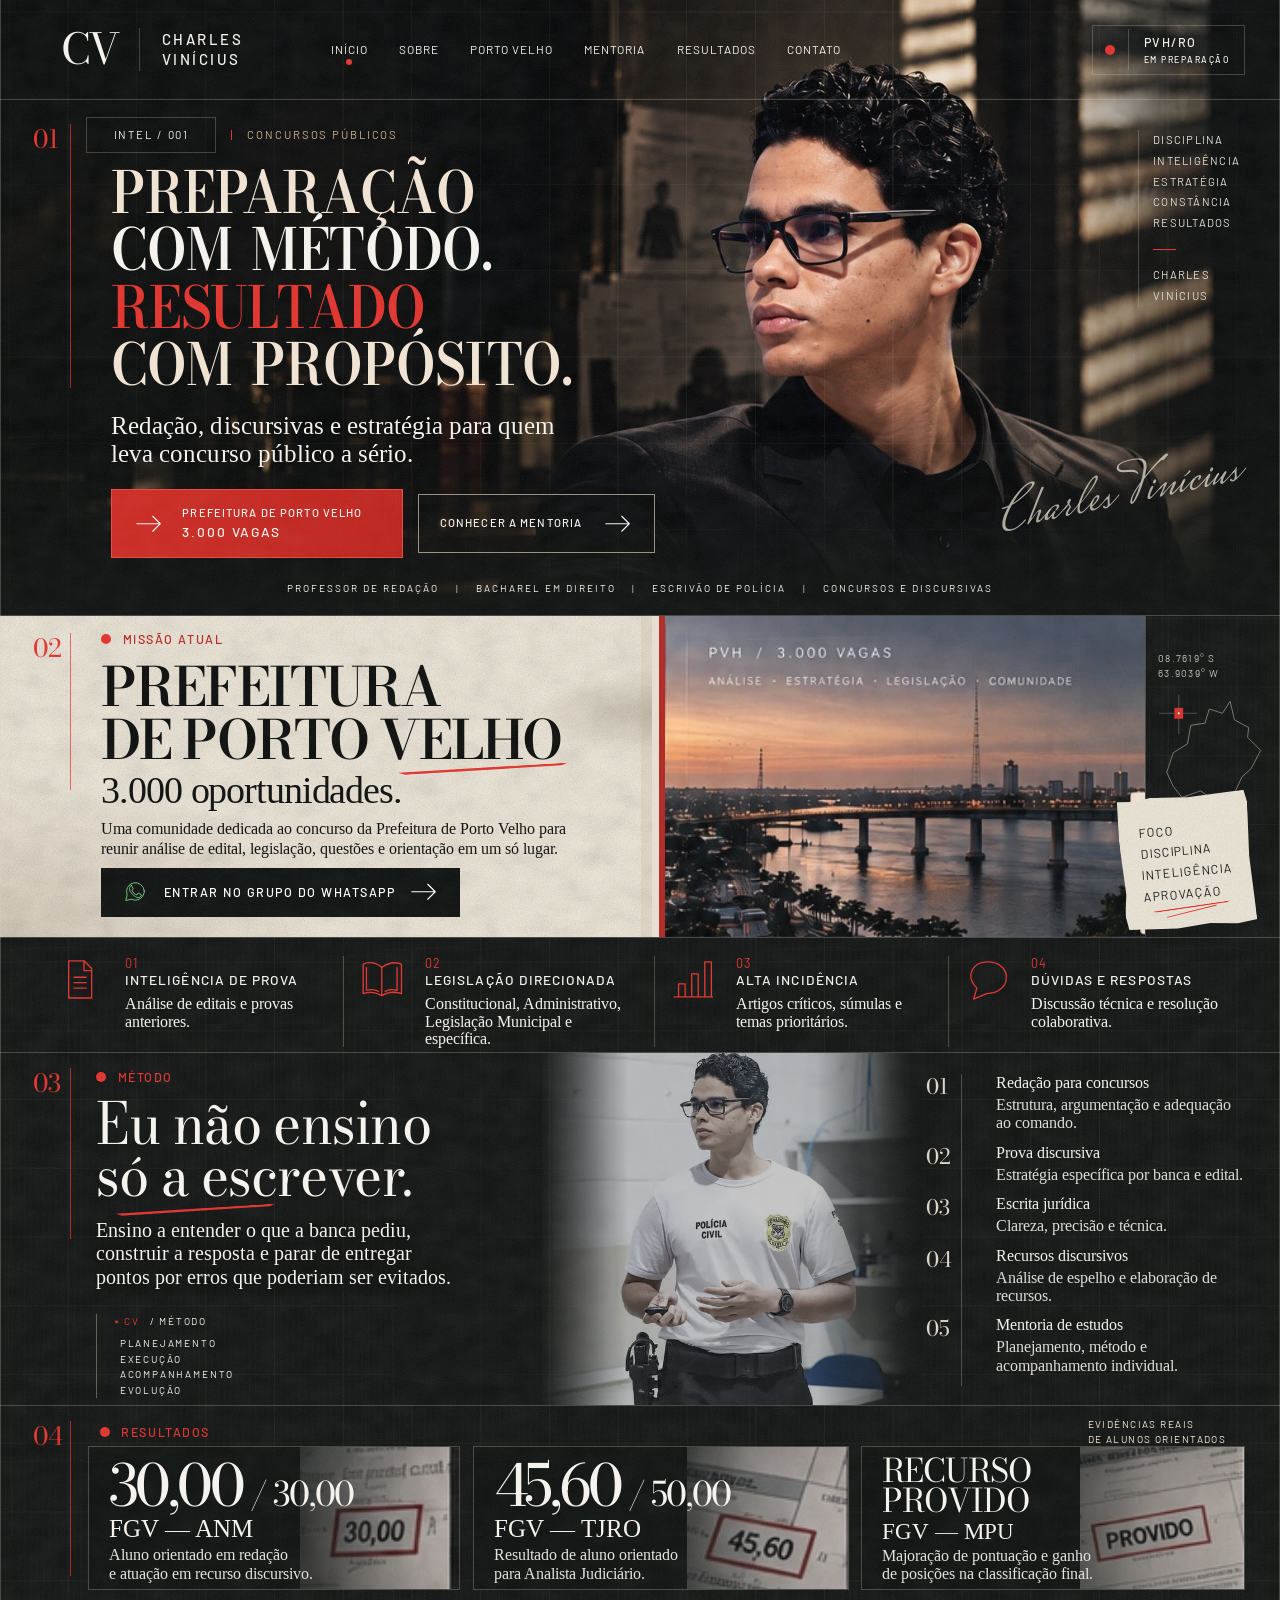
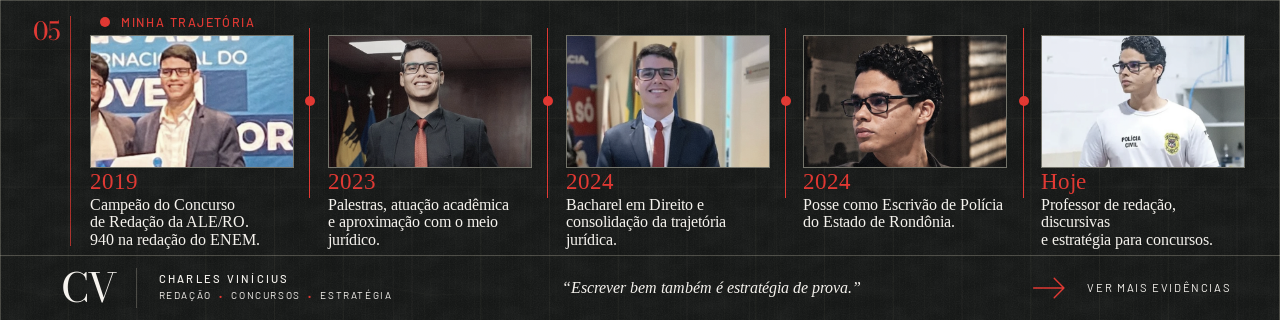
==== index.html @ 118b1405 "Layout ocupa a largura total em telas grandes Remove o limite de 1600px que deixava faixas vazias na" ====
<!DOCTYPE html>
<html lang="pt-BR">
  <head>
    <meta charset="utf-8">
    <title>Charles Vinícius | Redação, concursos e estratégia</title>
    <meta name="description" content="Preparação com método. Resultado com propósito. Redação, provas discursivas e mentoria para concursos com Charles Vinícius, em Porto Velho.">
    <meta name="viewport" content="width=device-width,initial-scale=1">
    <meta name="theme-color" content="#101211">
    <meta name="referrer" content="strict-origin-when-cross-origin">
    <meta name="application-name" content="Charles Vinícius">
    <meta name="mobile-web-app-capable" content="yes">
    <meta name="apple-mobile-web-app-capable" content="yes">
    <meta property="og:type" content="website">
    <meta property="og:locale" content="pt_BR">
    <meta property="og:title" content="Charles Vinícius | Redação, concursos e estratégia">
    <meta property="og:description" content="Preparação com método. Resultado com propósito. Redação, discursivas e mentoria para concursos.">
    <meta property="og:image" content="images/charles-noir.webp">
    <link rel="manifest" href="manifest.webmanifest">
    <link rel="icon" href="favicon.ico?v=2" sizes="48x48">
    <link rel="icon" href="icon.svg?v=2" type="image/svg+xml">
    <link rel="icon" href="icon-192.png?v=2" type="image/png" sizes="192x192">
    <link rel="apple-touch-icon" href="apple-touch-icon.png?v=2">
    <link rel="preload" href="assets/fonts/barlow-400.ttf" as="font" type="font/ttf" crossorigin>
    <link rel="preload" href="assets/fonts/bodoni-moda-600.ttf" as="font" type="font/ttf" crossorigin>
    <link rel="preload" href="images/charles-noir.webp" as="image" fetchpriority="high">
    <link rel="stylesheet" href="assets/style.css?v=2">
    <script src="assets/main.js?v=1" defer></script>
  </head>
  <body>
    <div class="landing">
  <a class="skip-link" href="#conteudo">Pular para o conteúdo</a>
  <main id="conteudo" tabindex="-1">
  <section class="hero ruled" id="inicio" aria-labelledby="hero-title">
    <img class="hero__portrait" src="images/charles-noir.webp" alt="Charles Vinícius, de óculos e terno preto, em seu escritório" width="1672" height="941" fetchpriority="high">
    <div class="hero__shade" aria-hidden="true"></div>
    <header class="header">
      <a class="brand" href="#inicio" aria-label="Charles Vinícius — início"><span class="brand__monogram">CV</span><span class="brand__name">Charles<br>Vinícius</span></a>
      <button class="menu-toggle" type="button" aria-label="Abrir menu" aria-controls="navigation" aria-expanded="false"><span></span><span></span></button>
      <nav class="navigation" id="navigation" aria-label="Navegação principal">
        <a class="is-active" href="#inicio" aria-current="location">Início</a>
        <a href="#trajetoria">Sobre</a>
        <a href="https://wa.me/5569992684177?text=Ol%C3%A1%2C+Vini%21+Vim+pelo+seu+site+e+gostaria+de+entrar+no+grupo+do+concurso+da+Prefeitura+de+Porto+Velho.+Pode+me+enviar+o+convite%3F" target="_blank" rel="noopener noreferrer" data-contact="group">Porto Velho</a>
        <a href="https://wa.me/5569992684177?text=Ol%C3%A1%2C+Vini%21+Vim+pelo+seu+site+e+gostaria+de+saber+mais+sobre+a+mentoria+de+reda%C3%A7%C3%A3o+e+discursivas+para+concursos." target="_blank" rel="noopener noreferrer" data-contact="mentorship">Mentoria</a>
        <a href="#resultados">Resultados</a>
        <a href="https://wa.me/5569992684177?text=Ol%C3%A1%2C+Vini%21+Vim+pelo+seu+site+e+gostaria+de+conversar+sobre+a+prepara%C3%A7%C3%A3o+para+concursos." target="_blank" rel="noopener noreferrer" data-contact="contact">Contato</a>
      </nav>
      <a class="location-tag" href="https://wa.me/5569992684177?text=Ol%C3%A1%2C+Vini%21+Vim+pelo+seu+site+e+gostaria+de+entrar+no+grupo+do+concurso+da+Prefeitura+de+Porto+Velho.+Pode+me+enviar+o+convite%3F" target="_blank" rel="noopener noreferrer" data-contact="group" aria-label="Conversar com Vini sobre o concurso de Porto Velho"><i class="status-dot"></i><span>PVH/RO<small>Em preparação</small></span></a>
    </header>
    <div class="hero__content">
      <span class="section-number" aria-hidden="true">01</span>
      <div class="hero__copy">
        <div class="hero__eyebrow"><span class="intel">Intel / 001</span><span class="eyebrow-divider"></span><span>Concursos públicos</span></div>
        <h1 id="hero-title"><span class="hero__line">Preparação</span><span class="hero__line white">com método.</span><em class="hero__line">Resultado</em><span class="hero__line">com propósito.</span></h1>
        <p class="hero__description">Redação, discursivas e estratégia para quem<br class="desktop-break"> leva concurso público a sério.</p>
        <div class="hero__actions">
          <a class="button button--red" href="https://wa.me/5569992684177?text=Ol%C3%A1%2C+Vini%21+Vim+pelo+seu+site+e+gostaria+de+entrar+no+grupo+do+concurso+da+Prefeitura+de+Porto+Velho.+Pode+me+enviar+o+convite%3F" target="_blank" rel="noopener noreferrer" data-contact="group"><svg viewBox="0 0 32 24" fill="none" stroke="currentColor" stroke-width="1.2" stroke-linecap="round" stroke-linejoin="round" aria-hidden="true"><path d="M3 12h25m-8-8 8 8-8 8"/></svg><span>Prefeitura de Porto Velho<strong>3.000 vagas</strong></span></a>
          <a class="button button--outline" href="https://wa.me/5569992684177?text=Ol%C3%A1%2C+Vini%21+Vim+pelo+seu+site+e+gostaria+de+saber+mais+sobre+a+mentoria+de+reda%C3%A7%C3%A3o+e+discursivas+para+concursos." target="_blank" rel="noopener noreferrer" data-contact="mentorship"><span>Conhecer a mentoria</span><svg viewBox="0 0 32 24" fill="none" stroke="currentColor" stroke-width="1.2" stroke-linecap="round" stroke-linejoin="round" aria-hidden="true"><path d="M3 12h25m-8-8 8 8-8 8"/></svg></a>
        </div>
      </div>
    </div>
    <aside class="hero__values" aria-label="Valores"><span>Disciplina<br>Inteligência<br>Estratégia<br>Constância<br>Resultados</span><i></i><span>Charles<br>Vinícius</span></aside>
    <span class="signature" aria-hidden="true">Charles Vinícius</span>
    <p class="credentials"><span>Professor de redação</span><b>|</b><span>Bacharel em Direito</span><b>|</b><span>Escrivão de Polícia</span><b>|</b><span>Concursos e discursivas</span></p>
  </section>
  <section class="mission ruled" id="porto-velho" aria-labelledby="mission-title">
    <div class="mission__paper">
      <span class="section-number" aria-hidden="true">02</span>
      <div class="mission__copy">
        <p class="section-label"><i class="status-dot"></i>Missão atual</p>
        <h2 id="mission-title">Prefeitura<br>de <span class="underline">Porto Velho</span></h2>
        <p class="mission__opportunities">3.000 oportunidades.</p>
        <p class="mission__description">Uma comunidade dedicada ao concurso da Prefeitura de Porto Velho para reunir análise de edital, legislação, questões e orientação em um só lugar.</p>
        <a class="button button--whatsapp" href="https://wa.me/5569992684177?text=Ol%C3%A1%2C+Vini%21+Vim+pelo+seu+site+e+gostaria+de+entrar+no+grupo+do+concurso+da+Prefeitura+de+Porto+Velho.+Pode+me+enviar+o+convite%3F" target="_blank" rel="noopener noreferrer" data-contact="group"><svg viewBox="0 0 40 40" fill="none" stroke="currentColor" stroke-width="1.2" stroke-linecap="round" stroke-linejoin="round" aria-hidden="true"><path d="M31 18A13 13 0 0 1 12 30l-8 2 2-8A13 13 0 1 1 31 18Z"/><path d="m12 10 3 5-2 2c2 4 4 6 7 7l2-3 5 3c-2 6-8 4-12 0-5-4-8-10-3-14Z"/></svg><span>Entrar no grupo do WhatsApp</span><svg viewBox="0 0 32 24" fill="none" stroke="currentColor" stroke-width="1.2" stroke-linecap="round" stroke-linejoin="round" aria-hidden="true"><path d="M3 12h25m-8-8 8 8-8 8"/></svg></a>
      </div>
    </div>
    <div class="mission__visual">
      <img class="mission__city" src="images/porto-velho.webp" alt="Pôr do sol sobre o rio Madeira e a ponte em Porto Velho" width="382" height="253" loading="lazy">
      <aside class="mission__coordinates" aria-label="Porto Velho, Rondônia"><span>08.7619° S<br>63.9039° W</span><svg viewBox="0 0 100 120" fill="none" aria-hidden="true"><path d="m8 79 6-18 13-8 3-17 13-2 4-13 12 4 7-11 4 17 13 7-1 9 12 12-9 17-8 7-9 19-15 4-14-10-17 6-8-10Z" stroke="currentColor" stroke-width=".7"/><path d="m19 8v36M1 25h35" stroke="currentColor" stroke-width=".4"/><rect x="15" y="20" width="8" height="10" fill="#d32e28" stroke="none"/><circle cx="19" cy="25" r="1" fill="#eee6d6"/></svg></aside>
      <div class="mission__note">Foco<br>Disciplina<br>Inteligência<br><span class="underline">Aprovação</span></div>
    </div>
  </section>
  <section class="pillars ruled" aria-label="O que você encontra na comunidade">
      <article class="pillar"><svg viewBox="0 0 40 40" fill="none" stroke="currentColor" stroke-width="1.2" stroke-linecap="round" stroke-linejoin="round" aria-hidden="true"><path d="M7 2h14l7 7v27H7zM21 2v9h7M12 17h11M12 22h11M12 27h11"/></svg><div><span class="pillar__number">01</span><h3>Inteligência de prova</h3><p>Análise de editais e provas anteriores.</p></div></article>
      <article class="pillar"><svg viewBox="0 0 40 40" fill="none" stroke="currentColor" stroke-width="1.2" stroke-linecap="round" stroke-linejoin="round" aria-hidden="true"><path d="M19 8C13 3 7 3 2 5v27c6-2 11-2 17 2 6-4 12-4 18-2V5c-5-2-11-2-18 3Zm0 0v26M5 8v21c4-1 8-1 11 1M33 8v21c-4-1-8-1-11 1"/></svg><div><span class="pillar__number">02</span><h3>Legislação direcionada</h3><p>Constitucional, Administrativo, Legislação Municipal e específica.</p></div></article>
      <article class="pillar"><svg viewBox="0 0 40 40" fill="none" stroke="currentColor" stroke-width="1.2" stroke-linecap="round" stroke-linejoin="round" aria-hidden="true"><path d="M2 35h35M6 35V23h6v12m6 0V14h6v21m6 0V3h6v32"/></svg><div><span class="pillar__number">03</span><h3>Alta incidência</h3><p>Artigos críticos, súmulas e temas prioritários.</p></div></article>
      <article class="pillar"><svg viewBox="0 0 40 40" fill="none" stroke="currentColor" stroke-width="1.2" stroke-linecap="round" stroke-linejoin="round" aria-hidden="true"><path d="M36 17c0 9-8 15-18 15l-12 5 3-10C-3 14 7 3 19 3c10 0 17 6 17 14Z"/></svg><div><span class="pillar__number">04</span><h3>Dúvidas e respostas</h3><p>Discussão técnica e resolução colaborativa.</p></div></article>
  </section>
  <section class="method ruled" id="metodo" aria-labelledby="method-title">
    <div class="method__photo"><img src="images/professor-em-aula.jpg" alt="Charles Vinícius ensinando em sala de aula" width="621" height="828" loading="lazy"></div>
    <span class="section-number" aria-hidden="true">03</span>
    <div class="method__copy">
      <p class="section-label"><i class="status-dot"></i>Método</p>
      <h2 id="method-title">Eu não ensino<br>só a <span class="underline">escrever.</span></h2>
      <p class="method__description">Ensino a entender o que a banca pediu,<br class="desktop-break"> construir a resposta e parar de entregar<br class="desktop-break"> pontos por erros que poderiam ser evitados.</p>
      <div class="method__index"><p><span>▪ CV</span> / Método</p><p>Planejamento<br>Execução<br>Acompanhamento<br>Evolução</p></div>
    </div>
    <ol class="services">
      <li><div><h3>Redação para concursos</h3><p>Estrutura, argumentação e adequação ao comando.</p></div></li>
      <li><div><h3>Prova discursiva</h3><p>Estratégia específica por banca e edital.</p></div></li>
      <li><div><h3>Escrita jurídica</h3><p>Clareza, precisão e técnica.</p></div></li>
      <li><div><h3>Recursos discursivos</h3><p>Análise de espelho e elaboração de recursos.</p></div></li>
      <li><div><h3>Mentoria de estudos</h3><p>Planejamento, método e acompanhamento individual.</p></div></li>
    </ol>
  </section>
  <section class="results ruled" id="resultados" aria-labelledby="results-title">
    <span class="section-number" aria-hidden="true">04</span>
    <div class="results__header"><h2 class="section-label" id="results-title"><i class="status-dot"></i>Resultados</h2><button class="gallery-trigger" type="button" aria-label="Abrir galeria de fotos e evidências">Evidências reais<br>de alunos orientados</button></div>
    <div class="results__grid">
      <article class="result-card"><img src="images/resultado-anm.webp" alt="" width="82" height="108" loading="lazy"><div><p class="result-card__score">30,00<span> / 30,00</span></p><h3>FGV — ANM</h3><p class="result-card__description">Aluno orientado em redação<br>e atuação em recurso discursivo.</p></div></article>
      <article class="result-card"><img src="images/resultado-tjro.webp" alt="" width="82" height="108" loading="lazy"><div><p class="result-card__score">45,60<span> / 50,00</span></p><h3>FGV — TJRO</h3><p class="result-card__description">Resultado de aluno orientado<br>para Analista Judiciário.</p></div></article>
      <article class="result-card result-card--appeal"><img src="images/resultado-mpu.webp" alt="" width="97" height="108" loading="lazy"><div><p class="result-card__score">Recurso<br>provido</p><h3>FGV — MPU</h3><p class="result-card__description">Majoração de pontuação e ganho<br>de posições na classificação final.</p></div></article>
    </div>
  </section>
  <section class="trajectory ruled" id="trajetoria" aria-labelledby="trajectory-title">
    <span class="section-number" aria-hidden="true">05</span>
    <h2 class="section-label" id="trajectory-title"><i class="status-dot"></i>Minha trajetória</h2>
    <ol class="timeline">
      <li><div class="timeline__photo timeline__photo--award"><img src="images/timeline-2019.webp" alt="Charles recebendo a premiação de redação da ALE/RO" width="600" height="400" loading="lazy"></div><h3>2019</h3><p>Campeão do Concurso<br>de Redação da ALE/RO.<br>940 na redação do ENEM.</p></li>
      <li><div class="timeline__photo timeline__photo--academic"><img src="images/timeline-2023.webp" alt="Charles de terno e gravata vermelha no plenário" width="600" height="400" loading="lazy"></div><h3>2023</h3><p>Palestras, atuação acadêmica<br>e aproximação com o meio<br>jurídico.</p></li>
      <li><div class="timeline__photo timeline__photo--degree"><img src="images/timeline-2024.webp" alt="Charles em evento jurídico" width="600" height="400" loading="lazy"></div><h3>2024</h3><p>Bacharel em Direito e<br>consolidação da trajetória<br>jurídica.</p></li>
      <li><div class="timeline__photo timeline__photo--noir"><img src="images/timeline-noir.webp" alt="Retrato de Charles Vinícius" width="600" height="400" loading="lazy"></div><h3>2024</h3><p>Posse como Escrivão de Polícia<br>do Estado de Rondônia.</p></li>
      <li><div class="timeline__photo timeline__photo--teacher"><img src="images/timeline-professor.webp" alt="Charles ministrando uma aula" width="600" height="400" loading="lazy"></div><h3>Hoje</h3><p>Professor de redação, discursivas<br>e estratégia para concursos.</p></li>
    </ol>
  </section>
  </main>
  <footer class="footer">
    <a class="brand brand--footer" href="#inicio" aria-label="Charles Vinícius — voltar ao início"><span class="brand__monogram">CV</span><span class="brand__name">Charles Vinícius<small>Redação <b>•</b> Concursos <b>•</b> Estratégia</small></span></a>
    <p class="footer__quote">“Escrever bem também é estratégia de prova.”</p>
    <a class="evidence-link" href="https://wa.me/5569992684177?text=Ol%C3%A1%2C+Vini%21+Vim+pelo+seu+site+e+gostaria+de+conhecer+mais+resultados+e+depoimentos+dos+seus+alunos." target="_blank" rel="noopener noreferrer" data-contact="evidence"><svg viewBox="0 0 32 24" fill="none" stroke="currentColor" stroke-width="1.2" stroke-linecap="round" stroke-linejoin="round" aria-hidden="true"><path d="M3 12h25m-8-8 8 8-8 8"/></svg><span>Ver mais evidências</span></a>
  </footer>
  <dialog class="evidence-dialog" aria-labelledby="evidence-title">
    <div class="dialog__header"><div><p class="section-label"><i class="status-dot"></i>Minha trajetória</p><h2 id="evidence-title">A prática por trás do método.</h2></div><button class="dialog__close" type="button" aria-label="Fechar galeria"><svg viewBox="0 0 40 40" fill="none" stroke="currentColor" stroke-width="1.2" stroke-linecap="round" stroke-linejoin="round" aria-hidden="true"><path d="m8 8 20 20M28 8 8 28"/></svg></button></div>
    <div class="evidence-gallery">
        <figure><a href="images/trajetoria-2019.jpg" target="_blank" rel="noopener" aria-label="Ampliar: Premiação — Concurso de Redação da ALE/RO"><img src="images/trajetoria-2019.jpg" alt="Premiação — Concurso de Redação da ALE/RO" loading="lazy"></a><figcaption>Premiação — Concurso de Redação da ALE/RO</figcaption></figure>
        <figure><a href="images/enem-940.jpg" target="_blank" rel="noopener" aria-label="Ampliar: 940 pontos na redação do ENEM"><img src="images/enem-940.jpg" alt="940 pontos na redação do ENEM" loading="lazy"></a><figcaption>940 pontos na redação do ENEM</figcaption></figure>
        <figure><a href="images/concurso-redacao.jpg" target="_blank" rel="noopener" aria-label="Ampliar: Resultado do concurso de redação"><img src="images/concurso-redacao.jpg" alt="Resultado do concurso de redação" loading="lazy"></a><figcaption>Resultado do concurso de redação</figcaption></figure>
        <figure><a href="images/palestra.jpg" target="_blank" rel="noopener" aria-label="Ampliar: Conhecimento que se compartilha"><img src="images/palestra.jpg" alt="Conhecimento que se compartilha" loading="lazy"></a><figcaption>Conhecimento que se compartilha</figcaption></figure>
        <figure><a href="images/turma-redacao.jpg" target="_blank" rel="noopener" aria-label="Ampliar: Redação na prática, dentro da sala de aula"><img src="images/turma-redacao.jpg" alt="Redação na prática, dentro da sala de aula" loading="lazy"></a><figcaption>Redação na prática, dentro da sala de aula</figcaption></figure>
        <figure><a href="images/aula-auditorio.jpg" target="_blank" rel="noopener" aria-label="Ampliar: Aulas, encontros e troca de experiências"><img src="images/aula-auditorio.jpg" alt="Aulas, encontros e troca de experiências" loading="lazy"></a><figcaption>Aulas, encontros e troca de experiências</figcaption></figure>
    </div>
  </dialog>
</div>
  </body>
</html>
---- assets/style.css ----
@font-face {
  font-family: 'Tinos';
  src: url('fonts/tinos-normal.ttf') format('truetype');
  font-style: normal;
  font-weight: 400;
  font-display: swap;
}

@font-face {
  font-family: 'Tinos';
  src: url('fonts/tinos-italic.ttf') format('truetype');
  font-style: italic;
  font-weight: 400;
  font-display: swap;
}

@font-face {
  font-family:Barlow;
  src:url('fonts/barlow-400.ttf') format('truetype');
  font-style:normal;
  font-weight:400;
  font-display:swap;
}

@font-face {
  font-family:Barlow;
  src:url('fonts/barlow-500.ttf') format('truetype');
  font-style:normal;
  font-weight:500;
  font-display:swap;
}

@font-face {
  font-family:Barlow;
  src:url('fonts/barlow-600.ttf') format('truetype');
  font-style:normal;
  font-weight:600;
  font-display:swap;
}

@font-face {
  font-family:'Bodoni Moda';
  src:url('fonts/bodoni-moda-400.ttf') format('truetype');
  font-style:normal;
  font-weight:400;
  font-display:swap;
}

@font-face {
  font-family:'Bodoni Moda';
  src:url('fonts/bodoni-moda-600.ttf') format('truetype');
  font-style:normal;
  font-weight:600;
  font-display:swap;
}

@font-face {
  font-family:'Bodoni Moda';
  src:url('fonts/bodoni-moda-700.ttf') format('truetype');
  font-style:normal;
  font-weight:700;
  font-display:swap;
}

@font-face {
  font-family:'Mrs Saint Delafield';
  src:url('fonts/mrs-saint-delafield-400.ttf') format('truetype');
  font-style:normal;
  font-weight:400;
  font-display:swap;
}

:root {
  --ink:#101211;
  --paper:#efe8da;
  --white:#f5f2ed;
  --red:#df302a;
  --line:rgba(215,210,191,.25);
  --sans:Barlow,Arial,sans-serif;
  --serif:'Bodoni Moda','Times New Roman',serif;
  --body:'Tinos','Times New Roman',serif;
  --stroke:1px;
  --line-strong:rgba(215,210,191,.45);
  --accent-line:rgba(223,48,42,.72);
  color-scheme:dark;
  scroll-behavior:smooth;
  -webkit-text-size-adjust:100%;
  text-size-adjust:100%;
}

* {
  box-sizing:border-box;
}

body {
  margin:0;
  background:#0c0e0d;
  color:var(--white);
  font-family:var(--body);
  -webkit-font-smoothing:antialiased;
}

a {
  color:inherit;
  text-decoration:none;
}

button {
  color:inherit;
  font:inherit;
  cursor:pointer;
}

button,a {
  -webkit-tap-highlight-color:transparent;
}

button {
  border:0;
}

img {
  display:block;
  max-width:100%;
}

h1,h2,h3,p,figure {
  margin:0;
}

ol {
  margin:0;
  padding:0;
  list-style:none;
}

svg {
  display:block;
  flex-shrink:0;
}

a:focus-visible,button:focus-visible {
  outline:2px solid var(--red);
  outline-offset:5px;
}

::selection {
  background:var(--red);
  color:#fff;
}

.landing {
  --u:.09765625vw;
  position:relative;
  isolation:isolate;
  overflow:clip;
  background-color:var(--ink);
  background-image:linear-gradient(90deg,transparent calc(100% - 1px),#d6c9a909 0),linear-gradient(transparent calc(100% - 1px),#d6c9a909 0),linear-gradient(90deg,transparent calc(100% - 1px),#d6c9a904 0);
  background-size:calc(55 * var(--u)) calc(55 * var(--u)),calc(55 * var(--u)) calc(55 * var(--u)),calc(5 * var(--u)) calc(5 * var(--u));
}

.landing::after {
  content:'';
  position:absolute;
  top:0;
  right:0;
  bottom:0;
  left:0;
  inset:0;
  z-index:5;
  pointer-events:none;
  background-image:url('patina.svg'),url('grain.svg');
  background-size:384px 512px,240px 240px;
  opacity:.23;
  mix-blend-mode:screen;
}

.ruled {
  position:relative;
  border-bottom:var(--stroke) solid var(--line);
}

.section-number {
  position:absolute;
  left:calc(26 * var(--u));
  top:calc(12 * var(--u));
  font-family:var(--serif);
  font-size:calc(20 * var(--u));
  font-weight:400;
  line-height:1.2;
  color:var(--red);
  z-index:2;
}

.section-number::after {
  content:'';
  position:absolute;
  top:0;
  left:calc(30 * var(--u));
  height:calc(138 * var(--u));
  border-left:var(--stroke) solid var(--accent-line);
}

.section-label {
  display:flex;
  align-items:center;
  gap:calc(9 * var(--u));
  font-family:var(--sans);
  font-size:calc(10 * var(--u));
  font-weight:500;
  text-transform:uppercase;
  letter-spacing:calc(1.25 * var(--u));
  color:var(--red);
  line-height:1.3;
}

.status-dot {
  display:inline-block;
  flex-shrink:0;
  width:calc(8 * var(--u));
  height:calc(8 * var(--u));
  border-radius:50%;
  background:var(--red);
}

.underline {
  position:relative;
  display:inline-block;
}

.underline::after {
  content:'';
  position:absolute;
  bottom:calc(-3 * var(--u));
  right:calc(-6 * var(--u));
  width:69%;
  height:calc(3 * var(--u));
  background:var(--red);
  transform:rotate(-3deg);
  clip-path:polygon(0 35%,100% 0,96% 62%,4% 100%);
}

.skip-link {
  position:absolute;
  z-index:30;
  top:10px;
  left:10px;
  transform:translateY(-180%);
  padding:12px;
  background:var(--paper);
  color:var(--ink);
  font:16px var(--sans);
}

.skip-link:focus {
  transform:none;
}

/* 01 — The portrait and editorial grid share the proportions of the reference. */
.hero {
  height:calc(493 * var(--u));
  isolation:isolate;
}

.hero__portrait,.hero__shade {
  position:absolute;
  top:0;
  right:0;
  bottom:0;
  left:0;
  inset:0;
  width:100%;
  height:100%;
  z-index:-2;
}

.hero__portrait {
  object-fit:cover;
  object-position:50% 0;
  filter:saturate(.82) contrast(1.035);
}

.hero__shade {
  z-index:-1;
  background:linear-gradient(90deg,rgba(12,15,13,.63) 0%,rgba(12,15,13,.22) 44%,transparent 61%,rgba(12,15,13,.15) 82%,rgba(12,15,13,.8) 100%),linear-gradient(0deg,#0d100ff5 0,transparent 27%);
}

.hero::before {
  content:'';
  position:absolute;
  top:0;
  right:0;
  bottom:0;
  left:0;
  inset:0;
  z-index:-1;
  pointer-events:none;
  background:repeating-linear-gradient(90deg,transparent 0 calc(54 * var(--u)),#d2c8a610 calc(54 * var(--u)) calc(55 * var(--u))),repeating-linear-gradient(0deg,transparent 0 calc(68 * var(--u)),#d2c8a60b calc(68 * var(--u)) calc(69 * var(--u)));
}

.header {
  height:calc(80 * var(--u));
  padding:0 calc(28 * var(--u)) 0 calc(49 * var(--u));
  display:flex;
  align-items:center;
  border-bottom:var(--stroke) solid var(--line);
  position:relative;
  z-index:10;
}

.brand {
  display:flex;
  align-items:center;
  gap:calc(17 * var(--u));
  flex-shrink:0;
}

.brand__monogram {
  font:400 calc(34 * var(--u))/1 var(--serif);
  letter-spacing:calc(-3 * var(--u));
  padding-right:calc(18 * var(--u));
  border-right:var(--stroke) solid var(--line);
}

.brand__name {
  font:500 calc(12 * var(--u))/1.3 var(--sans);
  letter-spacing:calc(2 * var(--u));
  text-transform:uppercase;
}

.navigation {
  display:flex;
  align-items:center;
  gap:calc(25 * var(--u));
  margin-left:calc(70 * var(--u));
  height:100%;
}

.navigation a,.navigation button {
  position:relative;
  display:flex;
  align-items:center;
  padding:0;
  height:100%;
  background:none;
  font:400 calc(9.5 * var(--u))/1 var(--sans);
  letter-spacing:calc(.8 * var(--u));
  text-transform:uppercase;
  white-space:nowrap;
  transition:color .2s;
}

.navigation a:hover,.navigation button:hover {
  color:var(--red);
}

.navigation .is-active::after {
  content:'';
  position:absolute;
  bottom:calc(27 * var(--u));
  left:calc(50% - 2.5 * var(--u));
  width:calc(5 * var(--u));
  height:calc(5 * var(--u));
  background:var(--red);
  border-radius:50%;
}

.location-tag {
  display:flex;
  align-items:center;
  margin-left:auto;
  border:var(--stroke) solid var(--line);
  height:calc(40 * var(--u));
  font:500 calc(10 * var(--u))/1.3 var(--sans);
  letter-spacing:calc(1.2 * var(--u));
  text-transform:uppercase;
}

.location-tag>.status-dot {
  margin:0 calc(10 * var(--u));
}

.location-tag>span {
  border-left:var(--stroke) solid var(--line);
  padding:calc(4 * var(--u)) calc(12 * var(--u));
}

.location-tag small {
  display:block;
  font-size:calc(7 * var(--u));
  margin-top:calc(3 * var(--u));
}

.menu-toggle {
  display:none;
}

.hero__content {
  position:relative;
  padding:calc(14 * var(--u)) 0 0 calc(89 * var(--u));
}

.hero__content>.section-number {
  top:calc(19 * var(--u));
}

.hero__content>.section-number::after {
  height:calc(211 * var(--u));
}

.hero__eyebrow {
  display:flex;
  align-items:center;
  gap:calc(12 * var(--u));
  height:calc(28 * var(--u));
  font:400 calc(9 * var(--u))/1 var(--sans);
  letter-spacing:calc(1.5 * var(--u));
  color:#c5ae8b;
  text-transform:uppercase;
}

.intel {
  margin-left:calc(-20 * var(--u));
  padding:calc(9 * var(--u)) calc(21 * var(--u));
  color:var(--white);
  border:var(--stroke) solid var(--line);
  border-radius:0;
}

.eyebrow-divider {
  width:1px;
  height:calc(8 * var(--u));
  background:var(--red);
}

h1 {
  margin-top:calc(9 * var(--u));
  font:600 calc(46 * var(--u))/.998 var(--serif);
  text-transform:uppercase;
  letter-spacing:calc(-.5 * var(--u));
  word-spacing:calc(6 * var(--u));
  color:#efe2d1;
}

h1 {
  transform:scaleX(.90);
  transform-origin:left center;
}

.hero__line {
  display:block;
  white-space:nowrap;
}

h1 .white {
  color:var(--white);
}

h1 em {
  font-style:normal;
  color:var(--red);
}

.hero__description {
  margin-top:calc(15 * var(--u));
  font-size:calc(20 * var(--u));
  line-height:1.12;
  letter-spacing:calc(.02 * var(--u));
}

.hero__actions {
  display:flex;
  align-items:center;
  gap:calc(12 * var(--u));
  margin-top:calc(17 * var(--u));
}

.button {
  display:inline-flex;
  align-items:center;
  justify-content:space-between;
  gap:calc(15 * var(--u));
  min-height:calc(47 * var(--u));
  padding:calc(12 * var(--u)) calc(17 * var(--u));
  font:500 calc(9 * var(--u))/1.45 var(--sans);
  letter-spacing:calc(.9 * var(--u));
  text-transform:uppercase;
  transition:background .2s,border-color .2s,transform .2s;
}

.button svg {
  width:calc(24 * var(--u));
  height:calc(22 * var(--u));
}

.button:hover svg,.evidence-link:hover svg {
  transform:translateX(4px);
}

.button svg,.evidence-link svg {
  transition:transform .2s;
}

.button--red {
  background:linear-gradient(110deg,#cb2821,#ba201a);
  border:1px solid #e7463b;
  width:calc(233 * var(--u));
  min-height:calc(54 * var(--u));
  justify-content:flex-start;
}

.button--red:hover {
  background:#e1352b;
}

.button strong {
  display:block;
  font-size:calc(11 * var(--u));
  letter-spacing:calc(1.5 * var(--u));
  font-weight:500;
}

.button--outline {
  width:calc(190 * var(--u));
  border:1px solid #d1c4acb3;
  background:#0b0e0d55;
}

.button--outline:hover {
  background:#efe8da16;
  border-color:var(--paper);
}

.hero__values {
  position:absolute;
  top:calc(104 * var(--u));
  right:calc(32 * var(--u));
  padding-left:calc(11 * var(--u));
  border-left:var(--stroke) solid var(--line);
  font:400 calc(9 * var(--u))/1.85 var(--sans);
  letter-spacing:calc(1 * var(--u));
  text-transform:uppercase;
  color:#dddcd5;
}

.hero__values i {
  display:block;
  width:calc(18 * var(--u));
  height:1px;
  background:var(--red);
  margin:calc(12 * var(--u)) 0;
}

.signature {
  position:absolute;
  right:calc(30 * var(--u));
  bottom:calc(72 * var(--u));
  font:400 calc(46 * var(--u))/1 'Mrs Saint Delafield',cursive;
  transform:rotate(-12deg);
  color:#e0d9cbbf;
  white-space:nowrap;
}

.credentials {
  position:absolute;
  bottom:calc(17 * var(--u));
  left:0;
  right:0;
  display:flex;
  justify-content:center;
  gap:calc(13 * var(--u));
  font:400 calc(8 * var(--u))/1.2 var(--sans);
  letter-spacing:calc(1.6 * var(--u));
  text-transform:uppercase;
}

.credentials b {
  font-weight:400;
  color:#d6cbb6;
}

/* 02 — Warm paper, local city artwork and four study pillars. */
.mission {
  min-height:calc(257 * var(--u));
  height:auto;
  display:grid;
  grid-template-columns:51.5% 48.5%;
  border-top:0;
}

.mission__paper {
  position:relative;
  color:#090b09;
  background-color:var(--paper);
  background-image:url('patina.svg'),url('grain.svg'),radial-gradient(ellipse at 100% 30%,#7169554d,transparent 13%),radial-gradient(ellipse at 0% 100%,#94887240,transparent 36%);
  background-blend-mode:multiply;
  border-right:calc(6 * var(--u)) solid #e5ddd0;
}

.mission__paper::after {
  content:'';
  position:absolute;
  top:0;
  right:0;
  bottom:0;
  left:0;
  inset:0;
  pointer-events:none;
  border-right:calc(9 * var(--u)) solid #b4aa8e33;
}

.mission__paper .section-number {
  top:calc(13 * var(--u));
}

.mission__paper .section-number::after {
  height:calc(126 * var(--u));
}

.mission__copy {
  position:relative;
  padding:calc(12 * var(--u)) calc(35 * var(--u)) calc(9 * var(--u)) calc(81 * var(--u));
  z-index:1;
}

.mission .section-label {
  color:#b1211d;
}

.mission h2 {
  margin-top:calc(11 * var(--u));
  font:600 calc(43 * var(--u))/.98 var(--serif);
  letter-spacing:calc(-1.55 * var(--u));
  text-transform:uppercase;
  white-space:nowrap;
}

.mission h2 .underline::after {
  width:45%;
}

.mission__opportunities {
  font:400 calc(30 * var(--u))/1.2 var(--body);
  letter-spacing:calc(-.9 * var(--u));
  margin-top:calc(1 * var(--u));
}

.mission__description {
  margin-top:calc(6 * var(--u));
  font-size:calc(13 * var(--u));
  line-height:1.23;
  max-width:calc(402 * var(--u));
}

.button--whatsapp {
  margin-top:calc(6 * var(--u));
  background:#0b0f0d;
  color:#fff;
  min-height:max(44px,calc(39 * var(--u)));
  padding:calc(6 * var(--u)) calc(17 * var(--u));
  font-size:calc(10 * var(--u));
  letter-spacing:calc(1.2 * var(--u));
  gap:calc(11 * var(--u));
}

.button--whatsapp>svg:first-child {
  color:#83da8c;
  width:calc(22 * var(--u));
  height:calc(26 * var(--u));
}

.button--whatsapp:hover {
  background:#23412c;
}

.mission__visual {
  position:relative;
  display:flex;
  min-width:0;
  border-left:calc(5 * var(--u)) solid #ad2420;
}

.mission__city {
  position:absolute;
  top:0;
  right:auto;
  bottom:0;
  left:0;
  inset:0 auto 0 0;
  width:78%;
  height:100%;
  object-fit:cover;
  object-position:0 50%;
}

.mission__coordinates {
  margin-left:78%;
  width:22%;
  padding:calc(28 * var(--u)) calc(10 * var(--u));
  border-left:var(--stroke) solid var(--line);
  font:400 calc(8 * var(--u))/1.5 var(--sans);
  letter-spacing:calc(1 * var(--u));
  color:#c1bfb4;
}

.mission__coordinates svg {
  width:100%;
  height:auto;
  margin-top:calc(4 * var(--u));
  color:#8b9383;
}

.mission__note {
  position:absolute;
  right:calc(22 * var(--u));
  bottom:calc(7 * var(--u));
  padding:calc(19 * var(--u)) calc(16 * var(--u));
  background:var(--paper) url('grain.svg');
  background-blend-mode:multiply;
  color:#121611;
  font:400 calc(10 * var(--u))/1.7 var(--sans);
  letter-spacing:calc(.8 * var(--u));
  text-transform:uppercase;
  transform:rotate(-5deg);
  box-shadow:0 5px 14px #0005;
  clip-path:polygon(1% 1%,14% 2%,26% 0,55% 2%,98% 0,100% 9%,98% 50%,100% 98%,85% 100%,64% 98%,39% 100%,2% 98%,0 87%,2% 71%,0 32%);
}

.mission__note .underline::after {
  width:100%;
  height:2px;
  bottom:-4px;
}

.mission__note .underline::before {
  content:'';
  position:absolute;
  width:65%;
  height:1px;
  background:var(--red);
  bottom:-8px;
  right:8%;
  transform:rotate(-9deg);
}

.pillars {
  display:grid;
  grid-template-columns:1fr 1.04fr .98fr 1.02fr;
  height:calc(92 * var(--u));
  padding:calc(15 * var(--u)) calc(31 * var(--u)) calc(10 * var(--u)) calc(49 * var(--u));
  gap:calc(25 * var(--u));
}

.pillar {
  display:flex;
  gap:calc(16 * var(--u));
  position:relative;
  min-width:0;
}

.pillar:not(:last-child)::after {
  content:'';
  position:absolute;
  right:calc(-11 * var(--u));
  top:0;
  bottom:0;
  border-right:var(--stroke) solid var(--line);
}

.pillar>svg {
  color:var(--red);
  width:calc(35 * var(--u));
  height:calc(36 * var(--u));
  margin-top:calc(1 * var(--u));
}

.pillar__number {
  display:block;
  color:var(--red);
  font:400 calc(10 * var(--u))/1.2 var(--sans);
  letter-spacing:calc(1 * var(--u));
}

.pillar h3 {
  font:500 calc(11 * var(--u))/1.3 var(--sans);
  letter-spacing:calc(.85 * var(--u));
  text-transform:uppercase;
  white-space:nowrap;
}

.pillar p {
  font-size:calc(12.5 * var(--u));
  line-height:1.1;
  margin-top:calc(5 * var(--u));
}

/* 03 — Teaching, with the original classroom portrait. */
.method {
  height:calc(283 * var(--u));
  isolation:isolate;
}

.method__photo {
  position:absolute;
  z-index:-1;
  left:31%;
  width:41%;
  height:100%;
  overflow:hidden;
}

.method__photo img {
  position:absolute;
  right:0;
  top:0;
  width:calc(305 * var(--u));
  height:calc(380 * var(--u));
  object-fit:cover;
  object-position:50% 0%;
  filter:saturate(.4) brightness(.76);
}

.method__photo img {
  mask-image:linear-gradient(90deg,transparent,#000 23%,#000 86%,transparent);
}

.method__photo::after {
  content:'';
  position:absolute;
  top:0;
  right:0;
  bottom:0;
  left:0;
  inset:0;
  background:linear-gradient(90deg,var(--ink) 0,transparent 40%,transparent 80%,var(--ink) 100%);
}

.method__copy {
  padding:calc(13 * var(--u)) 0 0 calc(77 * var(--u));
}

.method .section-number::after {
  height:calc(137 * var(--u));
}

.method h2 {
  font:400 calc(46 * var(--u))/.90 var(--serif);
  transform:scaleX(.94);
  transform-origin:left center;
  margin-top:calc(10 * var(--u));
  letter-spacing:calc(-.6 * var(--u));
}

.method h2 .underline::after {
  width:76%;
  left:calc(-72 * var(--u));
  bottom:calc(-8 * var(--u));
  height:calc(3 * var(--u));
}

.method__description {
  font-size:calc(16 * var(--u));
  line-height:1.18;
  margin-top:calc(14 * var(--u));
  text-shadow:0 2px 10px #000;
}

.method__index {
  margin-top:calc(20 * var(--u));
  padding-left:calc(18 * var(--u));
  border-left:1px solid #d0c8b369;
  font:400 calc(8 * var(--u))/1.55 var(--sans);
  text-transform:uppercase;
  letter-spacing:calc(1.45 * var(--u));
}

.method__index p+p {
  margin-top:calc(5 * var(--u));
}

.method__index span {
  color:var(--red);
  margin-left:calc(-4 * var(--u));
  margin-right:calc(5 * var(--u));
}

.services {
  position:absolute;
  top:calc(17 * var(--u));
  right:calc(29 * var(--u));
  width:calc(254 * var(--u));
  counter-reset:service;
}

.services::before {
  content:"";
  position:absolute;
  left:calc(28 * var(--u));
  top:0;
  bottom:0;
  border-left:var(--stroke) solid var(--line);
}

.services li {
  display:flex;
  gap:calc(14 * var(--u));
  counter-increment:service;
  margin-bottom:calc(9 * var(--u));
}

.services li::before {
  content:counter(service,decimal-leading-zero);
  font:400 calc(17 * var(--u))/1.2 var(--serif);
  color:#dbd4c4;
  min-width:calc(29 * var(--u));
  border-right:0;
  padding-right:calc(13 * var(--u));
}

.services h3 {
  font-size:calc(13 * var(--u));
  line-height:1.2;
  font-weight:400;
}

.services p {
  font-size:calc(12.5 * var(--u));
  line-height:1.17;
  margin-top:calc(2 * var(--u));
  color:#dddcd7;
}

/* 04 — Results, retaining the exact figures supplied in the reference. */
.results {
  height:calc(156 * var(--u));
  padding:calc(9 * var(--u)) calc(28 * var(--u)) calc(8 * var(--u)) calc(70 * var(--u));
}

.results .section-number::after {
  height:calc(124 * var(--u));
}

.results__header {
  display:flex;
  align-items:center;
  justify-content:space-between;
  padding-left:calc(10 * var(--u));
  height:calc(23 * var(--u));
}

.gallery-trigger {
  background:transparent;
  padding:0;
  text-align:left;
  color:var(--paper);
  font:400 calc(8 * var(--u))/1.45 var(--sans);
  letter-spacing:calc(1.15 * var(--u));
  text-transform:uppercase;
  padding-right:calc(15 * var(--u));
}

.results__grid {
  display:grid;
  grid-template-columns:1fr 1.01fr 1.03fr;
  gap:calc(10 * var(--u));
  height:calc(115 * var(--u));
}

.result-card {
  position:relative;
  border:var(--stroke) solid var(--line);
  overflow:hidden;
  padding:calc(7 * var(--u)) calc(16 * var(--u));
  isolation:isolate;
}

.result-card>img {
  position:absolute;
  right:0;
  top:0;
  height:100%;
  width:43%;
  object-fit:cover;
  z-index:-2;
  filter:saturate(.55);
}

.result-card::after {
  content:'';
  position:absolute;
  top:0;
  right:0;
  bottom:0;
  left:0;
  inset:0;
  z-index:-1;
  background:linear-gradient(90deg,#0b0f0df5 0,#0b0f0dd9 43%,#0b0f0d3d 74%,transparent 100%);
}

.result-card__score {
  font:400 calc(46 * var(--u))/1.03 var(--serif);
  letter-spacing:calc(-2.5 * var(--u));
  white-space:nowrap;
}

.result-card__score span {
  font-size:calc(27 * var(--u));
  letter-spacing:calc(-1.1 * var(--u));
}

.result-card h3 {
  font:400 calc(20 * var(--u))/1.05 var(--body);
  margin-top:calc(1 * var(--u));
}

.result-card__description {
  font-size:calc(13 * var(--u));
  line-height:1.13;
  margin-top:calc(3 * var(--u));
  color:#e4e2dc;
}

.result-card--appeal .result-card__score {
  font-size:calc(26 * var(--u));
  line-height:.92;
  letter-spacing:calc(-.8 * var(--u));
  text-transform:uppercase;
}

.result-card--appeal h3 {
  font-size:calc(18 * var(--u));
  margin-top:calc(3 * var(--u));
}

/* 05 — Five milestones, using the client's locally supplied photographs. */
.trajectory {
  height:calc(204 * var(--u));
  padding:calc(10 * var(--u)) calc(28 * var(--u)) calc(10 * var(--u)) calc(72 * var(--u));
}

.trajectory>.section-label {
  padding-left:calc(8 * var(--u));
}

.trajectory .section-number::after {
  height:calc(184 * var(--u));
}

.timeline {
  display:grid;
  grid-template-columns:repeat(5,minmax(0,1fr));
  gap:calc(27 * var(--u));
  margin-top:calc(4 * var(--u));
}

.timeline li {
  position:relative;
  min-width:0;
}

.timeline li:not(:last-child)::after {
  content:'';
  position:absolute;
  top:calc(-6 * var(--u));
  right:calc(-13 * var(--u));
  height:calc(136 * var(--u));
  border-right:1px solid var(--red);
}

.timeline li:not(:last-child)::before {
  content:'';
  position:absolute;
  right:calc(-17 * var(--u));
  top:calc(49 * var(--u));
  width:calc(8 * var(--u));
  height:calc(8 * var(--u));
  border-radius:50%;
  background:var(--red);
  z-index:2;
}

.timeline__photo {
  height:calc(106 * var(--u));
  overflow:hidden;
  border:var(--stroke) solid var(--line-strong);
  background:#161a17;
}

.timeline__photo img {
  width:100%;
  height:100%;
  object-fit:cover;
  filter:saturate(.65);
  transition:filter .3s,transform .5s;
}

.timeline__photo:hover img {
  filter:saturate(1);
  transform:scale(1.035);
}

.timeline__photo img {
  object-position:center;
}

.timeline h3 {
  font:400 calc(18 * var(--u))/1.15 var(--body);
  color:var(--red);
  margin-top:calc(1 * var(--u));
}

.timeline p {
  font-size:calc(12.5 * var(--u));
  line-height:1.12;
  margin-top:calc(1 * var(--u));
}

.footer {
  min-height:calc(51 * var(--u));
  display:flex;
  align-items:center;
  justify-content:space-between;
  gap:calc(15 * var(--u));
  padding:calc(8 * var(--u)) calc(39 * var(--u)) calc(8 * var(--u)) calc(49 * var(--u));
}

.brand--footer {
  gap:calc(17 * var(--u));
}

.brand--footer .brand__monogram {
  font-size:calc(32 * var(--u));
}

.brand--footer .brand__name {
  font-size:calc(9 * var(--u));
  letter-spacing:calc(1.8 * var(--u));
}

.brand--footer small {
  display:block;
  font:400 calc(8 * var(--u))/1.8 var(--sans);
  letter-spacing:calc(1.3 * var(--u));
  white-space:nowrap;
}

.brand--footer small b {
  color:var(--red);
  padding-inline:calc(3 * var(--u));
  font-weight:400;
}

.footer__quote {
  font-size:calc(13 * var(--u));
  font-style:italic;
}

.evidence-link {
  display:flex;
  align-items:center;
  gap:calc(15 * var(--u));
  padding:0;
  background:none;
  font:400 calc(9 * var(--u))/1.2 var(--sans);
  letter-spacing:calc(1.3 * var(--u));
  text-transform:uppercase;
  white-space:nowrap;
}

.evidence-link svg {
  width:calc(31 * var(--u));
  height:calc(24 * var(--u));
  color:var(--red);
}

/* Native dialogs keep keyboard focus, Escape dismissal and return focus. */
html.dialog-open {
  overflow:hidden;
}

dialog {
  --u:1px;
  padding:30px;
  background:#141715 url('grain.svg');
  background-blend-mode:soft-light;
  color:var(--white);
  border:1px solid #726c5a;
  max-height:85vh;
  max-height:85dvh;
  max-width:calc(100vw - 32px);
  overscroll-behavior:contain;
}

dialog::backdrop {
  background:#070908d9;
  backdrop-filter:blur(7px);
}

.evidence-dialog {
  width:1000px;
}

.dialog__header {
  display:flex;
  justify-content:space-between;
  gap:20px;
  margin-bottom:24px;
}

dialog h2 {
  font:400 36px/1.15 var(--serif);
  margin-top:12px;
}

.dialog__close {
  display:grid;
  place-items:center;
  flex-shrink:0;
  width:44px;
  height:44px;
  background:#ffffff08;
  border:var(--stroke) solid var(--line);
}

.dialog__close:hover {
  background:#d92e2526;
}

.dialog__close svg {
  width:28px;
  height:28px;
}

.evidence-gallery {
  display:grid;
  grid-template-columns:repeat(3,minmax(0,1fr));
  gap:24px;
}

.evidence-gallery figure {
  min-width:0;
}

.evidence-gallery a {
  display:block;
  background:#090b0a;
}

.evidence-gallery img {
  width:100%;
  height:260px;
  object-fit:contain;
}

.evidence-gallery figcaption {
  font:400 13px/1.4 var(--sans);
  margin-top:10px;
  color:#d0c8b8;
}

.landing::before {
  content:"";
  position:absolute;
  top:0;
  right:0;
  bottom:0;
  left:0;
  inset:0;
  box-shadow:inset 1px 0 var(--line),inset -1px 0 var(--line);
  pointer-events:none;
  z-index:6;
}

.gallery-trigger:hover {
  color:var(--white);
  text-decoration:underline;
  text-underline-offset:3px;
}

:where(.button,.location-tag,.evidence-link,.menu-toggle,.gallery-trigger) {
  touch-action:manipulation;
}


@media(max-width:900px) {
  .result-card > img {
    max-width:220px;
  }
  .landing {
    --u:1px;
  }
  .hero {
    height:auto;
    min-height:790px;
    padding-bottom:74px;
  }
  .hero__portrait {
    height:510px;
    object-fit:cover;
    object-position:68% 0;
    opacity:.88;
  }
  .hero__shade {
    background:linear-gradient(0deg,#101211 33%,#101211d9 48%,#10121115 78%,#10121120 100%),linear-gradient(90deg,#10121188,transparent 90%);
  }
  .header {
    height:78px;
    padding:0 22px;
    justify-content:space-between;
    background:#0b100d22;
  }
  .brand {
    gap:14px;
  }
  .brand__monogram {
    font-size:33px;
    padding-right:16px;
  }
  .brand__name {
    font-size:11px;
    letter-spacing:2px;
  }
  .location-tag {
    margin-left:auto;
    margin-right:12px;
    font-size:8px;
    height:34px;
  }
  .location-tag>span {
    padding:3px 8px;
  }
  .location-tag small {
    font-size:6px;
  }
  .location-tag>.status-dot {
    width:6px;
    height:6px;
    margin:0 7px;
  }
  .menu-toggle {
    width:44px;
    height:44px;
    background:none;
    display:flex;
    flex-direction:column;
    align-items:center;
    justify-content:center;
    gap:7px;
    order:3;
  }
  .menu-toggle span {
    width:25px;
    height:1px;
    background:var(--paper);
    transition:transform .2s;
  }
  .menu-toggle[aria-expanded=true] span:first-child {
    transform:translateY(4px) rotate(45deg);
  }
  .menu-toggle[aria-expanded=true] span:last-child {
    transform:translateY(-4px) rotate(-45deg);
  }
  .navigation {
    display:none;
    position:absolute;
    top:77px;
    left:0;
    right:0;
    margin:0;
    height:auto;
    background:#101411f7;
    backdrop-filter:blur(12px);
    padding:18px 24px 25px;
    border-bottom:var(--stroke) solid var(--line);
    grid-template-columns:1fr 1fr;
    gap:0 24px;
  }
  .navigation.is-open {
    display:grid;
  }
  .navigation a,.navigation button {
    font-size:12px;
    letter-spacing:1px;
    min-height:47px;
    border-bottom:1px solid #ffffff12;
  }
  .navigation .is-active::after {
    bottom:auto;
    left:auto;
    right:10px;
  }
  .hero__content {
    padding:242px 24px 0 39px;
  }
  .hero__content>.section-number {
    left:13px;
    top:253px;
    font-size:14px;
  }
  .hero__content>.section-number::after {
    left:18px;
    height:180px;
  }
  .hero__eyebrow {
    font-size:8px;
    gap:9px;
    height:24px;
    letter-spacing:1.3px;
  }
  .intel {
    margin-left:0;
    padding:7px 11px;
  }
  h1 {
    font-size:clamp(28px,8.8vw,59px);
    line-height:1.02;
    letter-spacing:-.35px;
    word-spacing:3.5px;
    margin-top:12px;
  }
  .hero__description {
    margin-top:17px;
    font-size:18px;
    line-height:1.25;
    max-width:370px;
  }
  .desktop-break {
    display:none;
  }
  .hero__actions {
    margin-top:23px;
    flex-wrap:wrap;
    gap:10px;
  }
  .hero__actions .button {
    width:100%;
    min-height:49px;
    font-size:10px;
  }
  .hero__actions .button--red {
    justify-content:flex-start;
    gap:16px;
  }
  .hero__actions .button--outline {
    justify-content:space-between;
  }
  .hero__values {
    display:none;
  }
  .signature {
    top:259px;
    right:18px;
    bottom:auto;
    font-size:37px;
    opacity:.85;
  }
  .credentials {
    bottom:17px;
    left:30px;
    right:20px;
    display:grid;
    grid-template-columns:1fr 1fr;
    gap:8px 14px;
    font-size:7px;
    letter-spacing:1.2px;
    max-width:450px;
  }
  .credentials b {
    display:none;
  }
  .credentials span {
    position:relative;
    padding-left:9px;
  }
  .credentials span::before {
    content:'';
    position:absolute;
    left:0;
    top:50%;
    width:3px;
    height:3px;
    margin-top:-2px;
    background:#da3029;
  }
  .section-number {
    left:13px;
    font-size:17px;
    top:23px;
  }
  .section-number::after {
    left:18px;
  }
  .section-label {
    font-size:10px;
    letter-spacing:1.5px;
    gap:9px;
  }
  .status-dot {
    width:7px;
    height:7px;
  }
  .mission {
    height:auto;
    grid-template-columns:1fr;
  }
  .mission__paper {
    border-right:0;
  }
  .mission__paper .section-number {
    top:23px;
  }
  .mission__paper .section-number::after {
    height:143px;
  }
  .mission__copy {
    padding:22px 24px 28px 42px;
  }
  .mission h2 {
    font-size:clamp(31px,8.3vw,52px);
    letter-spacing:-1.3px;
    line-height:1.02;
    margin-top:14px;
  }
  .mission__opportunities {
    font-size:27px;
    margin-top:6px;
    letter-spacing:-1px;
  }
  .mission__description {
    font-size:15px;
    line-height:1.4;
    margin-top:12px;
    max-width:none;
  }
  .button--whatsapp {
    min-height:48px;
    font-size:11px;
    width:100%;
    padding:8px 12px;
    letter-spacing:.9px;
    margin-top:17px;
    gap:7px;
  }
  .mission__visual {
    height:245px;
    border-left:4px solid #ad2420;
    border-top:1px solid #c6bda7;
  }
  .mission__city {
    width:79%;
    object-fit:cover;
    object-position:0 50%;
  }
  .mission__coordinates {
    margin-left:79%;
    width:21%;
    padding:22px 7px;
    font-size:7px;
  }
  .mission__note {
    right:15px;
    bottom:12px;
    font-size:10px;
    padding:17px 14px;
  }
  .pillars {
    height:auto;
    grid-template-columns:1fr 1fr;
    padding:26px 23px;
    gap:25px 19px;
  }
  .pillar {
    gap:10px;
  }
  .pillar>svg {
    width:29px;
    height:31px;
  }
  .pillar__number {
    font-size:9px;
  }
  .pillar h3 {
    font-size:12px;
    white-space:normal;
    letter-spacing:.7px;
    line-height:1.4;
  }
  .pillar p {
    font-size:14px;
    line-height:1.3;
    margin-top:6px;
  }
  .pillar:not(:last-child)::after {
    right:-10px;
  }
  .pillar:nth-child(-n+2) {
    padding-bottom:20px;
    border-bottom:var(--stroke) solid var(--line);
  }
  .pillar:nth-child(2)::after {
    display:none;
  }
  .method {
    height:auto;
    padding-bottom:25px;
  }
  .method>.section-number {
    top:24px;
  }
  .method__photo {
    left:38%;
    width:62%;
    height:326px;
  }
  .method__photo img {
    width:100%;
    height:100%;
    object-position:48% 0%;
    filter:saturate(.4) brightness(.6);
  }
  .method__photo::after {
    background:linear-gradient(90deg,#101211 0,transparent 65%),linear-gradient(0deg,#101211,transparent 40%);
  }
  .method__copy {
    position:relative;
    padding:25px 25px 0 42px;
    min-height:350px;
  }
  .method h2 {
    font-size:43px;
    line-height:.97;
    letter-spacing:-1.6px;
    margin-top:18px;
  }
  .method__description {
    font-size:17px;
    line-height:1.25;
    max-width:290px;
    margin-top:21px;
    text-shadow:0 2px 9px #000;
  }
  .method__index {
    margin-top:23px;
    font-size:8px;
    border-color:#d0c8b34a;
  }
  .method h2 .underline::after {
    left:-65px;
    bottom:-7px;
  }
  .services {
    position:relative;
    top:auto;
    right:auto;
    width:auto;
    margin:22px 26px 0 42px;
    display:grid;
    gap:16px;
  }
  .services::before {
    left:35px;
  }
  .services li {
    gap:16px;
    margin:0;
  }
  .services li::before {
    font-size:21px;
    min-width:36px;
    padding-right:14px;
  }
  .services h3 {
    font-size:18px;
  }
  .services p {
    font-size:15px;
    line-height:1.35;
    margin-top:4px;
  }
  .results {
    height:auto;
    padding:24px 23px 26px 42px;
  }
  .results .section-number {
    top:25px;
  }
  .results .section-number::after {
    height:135px;
  }
  .results__header {
    padding:0;
    height:auto;
    margin-bottom:17px;
    align-items:flex-start;
  }
  .gallery-trigger {
    font-size:7px;
    letter-spacing:1px;
    padding:0;
    text-align:right;
  }
  .results__grid {
    height:auto;
    grid-template-columns:1fr;
    gap:12px;
  }
  .result-card {
    min-height:140px;
    padding:15px 18px;
  }
  .result-card__score {
    font-size:47px;
    letter-spacing:-2px;
  }
  .result-card__score span {
    font-size:26px;
  }
  .result-card h3 {
    font-size:21px;
    margin-top:3px;
  }
  .result-card__description {
    font-size:14px;
    margin-top:5px;
    line-height:1.2;
  }
  .result-card--appeal .result-card__score {
    font-size:29px;
  }
  .result-card--appeal h3 {
    font-size:19px;
  }
  .trajectory {
    height:auto;
    padding:25px 24px 28px 42px;
  }
  .trajectory>.section-label {
    padding:0;
  }
  .trajectory>.section-number {
    top:25px;
  }
  .trajectory .section-number::after {
    height:180px;
  }
  .timeline {
    grid-template-columns:1fr 1fr;
    gap:25px 22px;
    margin-top:20px;
  }
  .timeline li:not(:last-child)::after {
    right:-11px;
    height:calc(100% + 8px);
    top:-4px;
  }
  .timeline li:nth-child(2n)::after,.timeline li:nth-child(2n)::before {
    display:none;
  }
  .timeline li:not(:last-child)::before {
    right:-14px;
    width:6px;
    height:6px;
    top:55px;
  }
  .timeline__photo {
    height:130px;
  }
  .timeline h3 {
    font-size:20px;
    margin-top:7px;
  }
  .timeline p {
    font-size:14px;
    line-height:1.25;
    margin-top:4px;
  }
  .timeline p br {
    display:none;
  }
  .timeline li:last-child {
    grid-column:1/-1;
    display:grid;
    grid-template-columns:1fr 1fr;
    column-gap:22px;
    align-items:start;
  }
  .timeline li:last-child .timeline__photo {
    grid-row:1/3;
  }
  .timeline li:last-child h3 {
    align-self:end;
    margin:0;
  }
  .timeline li:last-child p {
    margin-top:5px;
  }
  .footer {
    flex-wrap:wrap;
    padding:23px 25px;
    gap:22px;
  }
  .brand--footer {
    gap:12px;
  }
  .brand--footer .brand__monogram {
    font-size:33px;
  }
  .brand--footer .brand__name {
    font-size:9px;
    letter-spacing:1.4px;
  }
  .brand--footer small {
    font-size:7px;
    letter-spacing:1px;
  }
  .footer__quote {
    font-size:15px;
    order:3;
    width:100%;
    border-top:1px solid var(--line);
    padding-top:17px;
  }
  .evidence-link {
    font-size:11px;
    gap:10px;
    min-height:44px;
    margin-left:auto;
  }
  .evidence-link svg {
    width:24px;
  }
  .evidence-dialog {
    padding:22px 18px;
  }
  .dialog__header {
    gap:10px;
  }
  dialog h2 {
    font-size:29px;
  }
  .evidence-gallery {
    grid-template-columns:1fr 1fr;
    gap:20px 12px;
  }
  .evidence-gallery img {
    height:220px;
  }
  .evidence-gallery figcaption {
    font-size:12px;
  }
  .dialog__close {
    width:44px;
    height:44px;
  }
}

@media(min-width:640px) and (max-width:900px) {
  .hero {
    min-height:880px;
  }
  .hero__portrait {
    height:620px;
    object-position:65% 0;
  }
  .hero__content {
    padding-top:285px;
  }
  .hero__content>.section-number {
    top:296px;
  }
  .hero__actions {
    flex-wrap:nowrap;
    max-width:510px;
  }
  .hero__actions .button--red {
    width:55%;
  }
  .hero__actions .button--outline {
    width:45%;
  }
  .signature {
    top:325px;
    right:35px;
    font-size:49px;
  }
  .mission__copy {
    padding-right:45px;
  }
  .mission h2 {
    font-size:clamp(42px,6.2vw,51px);
  }
  .mission__visual {
    height:clamp(280px,43vw,380px);
  }
  .pillars {
    padding:28px 35px;
    gap:25px 35px;
  }
  .pillar h3 {
    font-size:13px;
  }
  .pillar p {
    font-size:15px;
  }
  .timeline__photo {
    height:190px;
  }
  .method__photo {
    height:340px;
  }
  .method__copy {
    min-height:340px;
  }
  .method h2 {
    font-size:51px;
  }
  .services {
    grid-template-columns:1fr 1fr;
  }
  .services::before {
    display:none;
  }
  .services li::before {
    border-right:var(--stroke) solid var(--line);
  }
  .result-card {
    min-height:165px;
    padding:20px;
  }
  .result-card__score {
    font-size:58px;
  }
  .result-card--appeal .result-card__score {
    font-size:34px;
  }
  .result-card__description {
    font-size:16px;
  }
}

@media(max-width:370px) {
  .header {
    padding-inline:15px;
  }
  .location-tag {
    display:none;
  }
  .hero__content {
    padding-left:35px;
    padding-right:18px;
  }
  h1 {
    font-size:clamp(26px,8.8vw,32px);
  }
  .hero__description {
    font-size:17px;
  }
  .mission__copy {
    padding-left:36px;
    padding-right:18px;
  }
  .mission h2 {
    font-size:29px;
  }
  .button--whatsapp {
    font-size:10px;
    gap:8px;
    letter-spacing:.6px;
    min-height:54px;
  }
  .button--whatsapp span {
    max-width:160px;
    text-align:left;
  }
  .method h2 {
    font-size:36px;
  }
  .pillars {
    padding-inline:17px;
    gap:22px 15px;
  }
  .pillar {
    gap:7px;
  }
  .pillar>svg {
    width:24px;
  }
  .result-card__score {
    font-size:43px;
  }
  .result-card__score span {
    font-size:23px;
  }
  .evidence-gallery {
    grid-template-columns:1fr;
  }
  .timeline__photo {
    height:110px;
  }
  .footer .evidence-link {
    margin-left:0;
  }
}

@media(prefers-reduced-motion:reduce) {
  :root {
    scroll-behavior:auto;
  }
  *,*::before,*::after {
    animation:none!important;
    transition:none!important;
  }
}
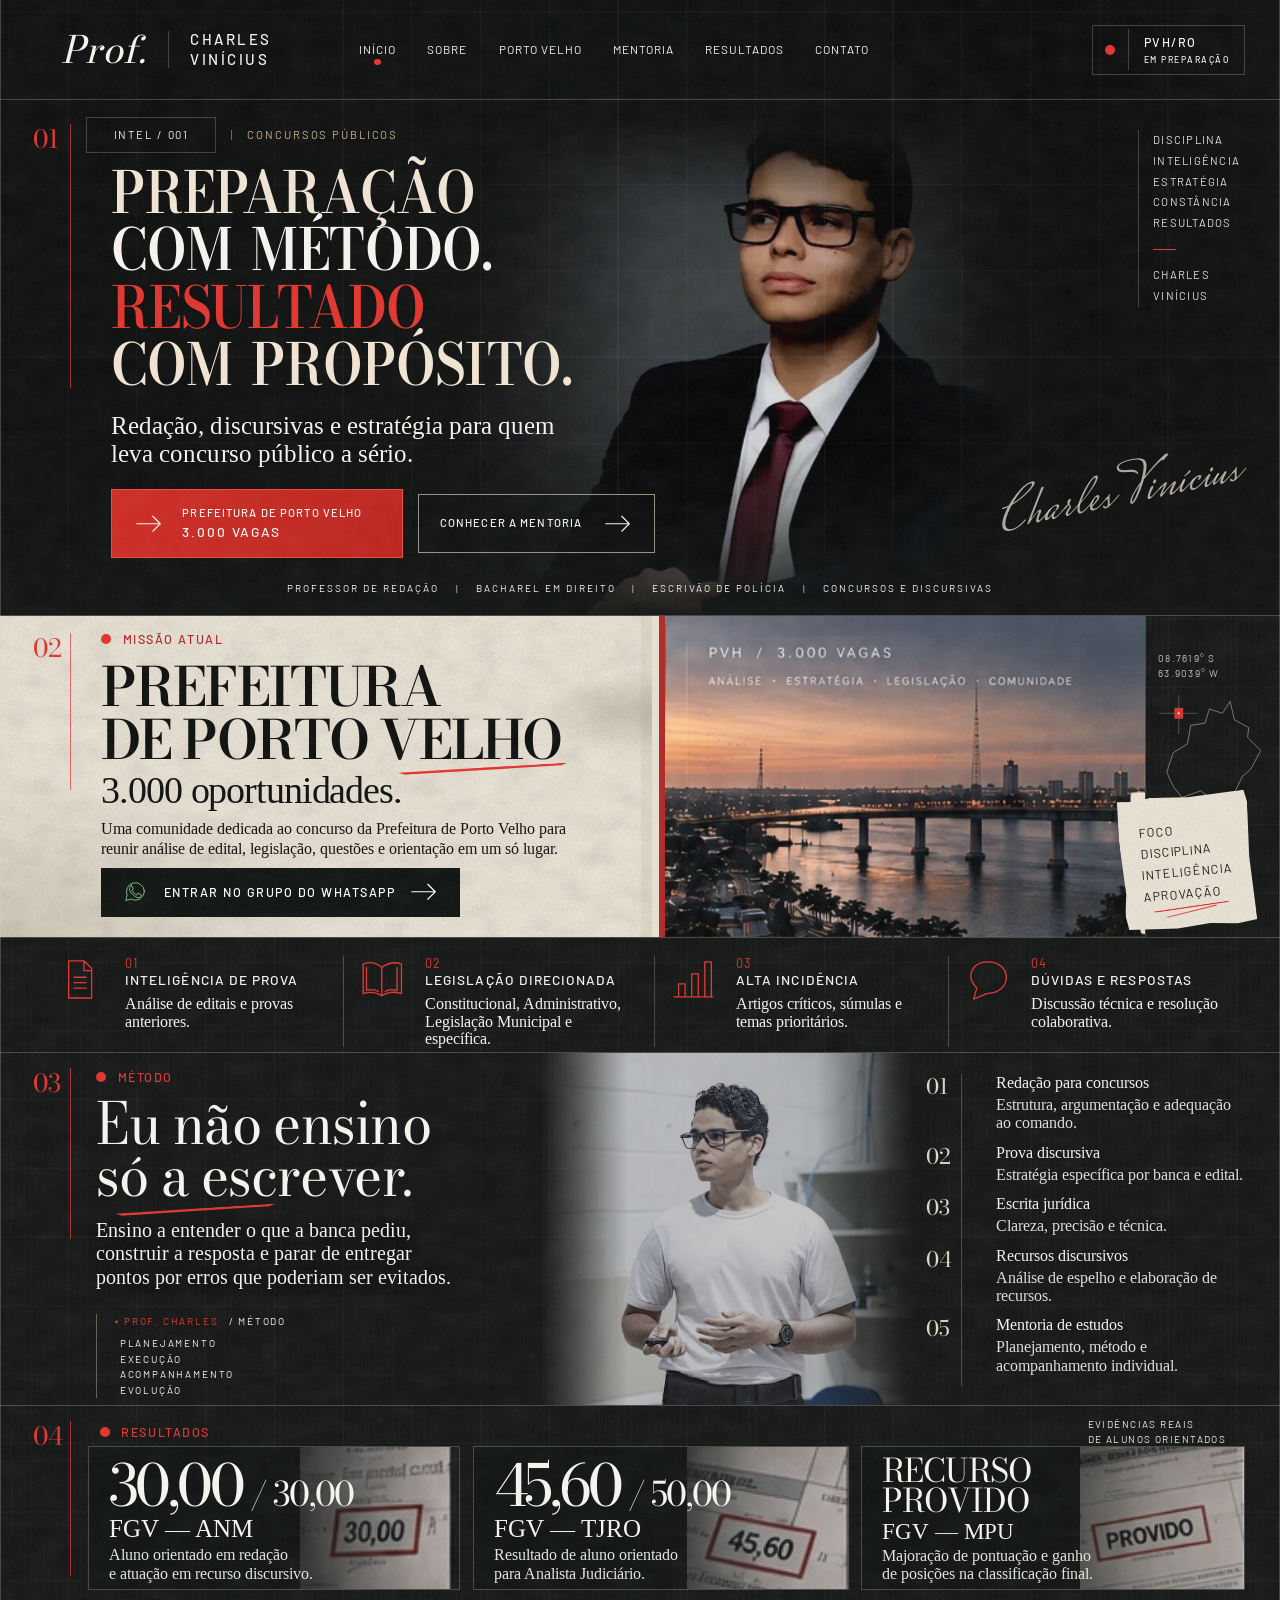
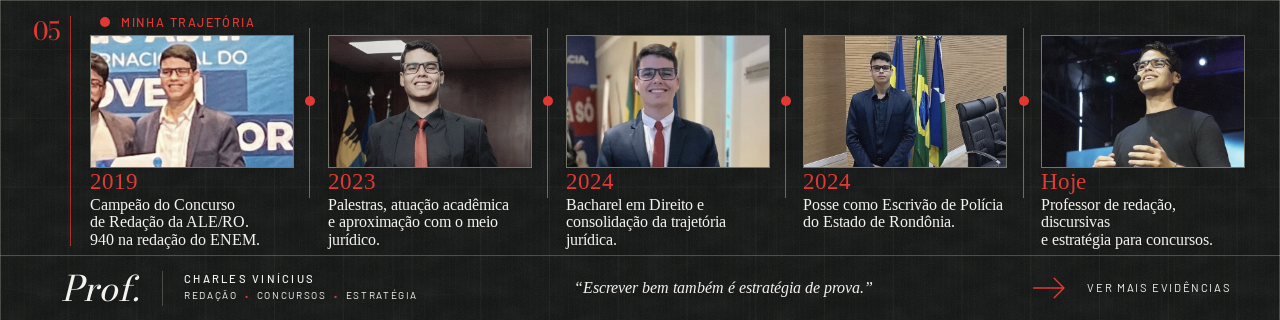
==== commit e82152ab: "Troca sigla CV por Prof. e substitui fotos - Logo, rodapé e favicon sem a sigla CV - Foto do topo fe" ====
--- a/index.html
+++ b/index.html
@@ -14,16 +14,16 @@
     <meta property="og:locale" content="pt_BR">
     <meta property="og:title" content="Charles Vinícius | Redação, concursos e estratégia">
     <meta property="og:description" content="Preparação com método. Resultado com propósito. Redação, discursivas e mentoria para concursos.">
-    <meta property="og:image" content="images/charles-noir.webp">
+    <meta property="og:image" content="images/charles-retrato.webp">
     <link rel="manifest" href="manifest.webmanifest">
-    <link rel="icon" href="favicon.ico?v=2" sizes="48x48">
-    <link rel="icon" href="icon.svg?v=2" type="image/svg+xml">
-    <link rel="icon" href="icon-192.png?v=2" type="image/png" sizes="192x192">
-    <link rel="apple-touch-icon" href="apple-touch-icon.png?v=2">
+    <link rel="icon" href="favicon.ico?v=3" sizes="48x48">
+    <link rel="icon" href="icon.svg?v=3" type="image/svg+xml">
+    <link rel="icon" href="icon-192.png?v=3" type="image/png" sizes="192x192">
+    <link rel="apple-touch-icon" href="apple-touch-icon.png?v=3">
     <link rel="preload" href="assets/fonts/barlow-400.ttf" as="font" type="font/ttf" crossorigin>
     <link rel="preload" href="assets/fonts/bodoni-moda-600.ttf" as="font" type="font/ttf" crossorigin>
-    <link rel="preload" href="images/charles-noir.webp" as="image" fetchpriority="high">
-    <link rel="stylesheet" href="assets/style.css?v=2">
+    <link rel="preload" href="images/charles-retrato.webp" as="image" fetchpriority="high">
+    <link rel="stylesheet" href="assets/style.css?v=3">
     <script src="assets/main.js?v=1" defer></script>
   </head>
   <body>
@@ -31,10 +31,10 @@
   <a class="skip-link" href="#conteudo">Pular para o conteúdo</a>
   <main id="conteudo" tabindex="-1">
   <section class="hero ruled" id="inicio" aria-labelledby="hero-title">
-    <img class="hero__portrait" src="images/charles-noir.webp" alt="Charles Vinícius, de óculos e terno preto, em seu escritório" width="1672" height="941" fetchpriority="high">
+    <img class="hero__portrait" src="images/charles-retrato.webp" alt="Charles Vinícius, de terno e gravata, em retrato de estúdio" width="1672" height="941" fetchpriority="high">
     <div class="hero__shade" aria-hidden="true"></div>
     <header class="header">
-      <a class="brand" href="#inicio" aria-label="Charles Vinícius — início"><span class="brand__monogram">CV</span><span class="brand__name">Charles<br>Vinícius</span></a>
+      <a class="brand" href="#inicio" aria-label="Charles Vinícius — início"><span class="brand__monogram">Prof.</span><span class="brand__name">Charles<br>Vinícius</span></a>
       <button class="menu-toggle" type="button" aria-label="Abrir menu" aria-controls="navigation" aria-expanded="false"><span></span><span></span></button>
       <nav class="navigation" id="navigation" aria-label="Navegação principal">
         <a class="is-active" href="#inicio" aria-current="location">Início</a>
@@ -86,13 +86,13 @@
       <article class="pillar"><svg viewBox="0 0 40 40" fill="none" stroke="currentColor" stroke-width="1.2" stroke-linecap="round" stroke-linejoin="round" aria-hidden="true"><path d="M36 17c0 9-8 15-18 15l-12 5 3-10C-3 14 7 3 19 3c10 0 17 6 17 14Z"/></svg><div><span class="pillar__number">04</span><h3>Dúvidas e respostas</h3><p>Discussão técnica e resolução colaborativa.</p></div></article>
   </section>
   <section class="method ruled" id="metodo" aria-labelledby="method-title">
-    <div class="method__photo"><img src="images/professor-em-aula.jpg" alt="Charles Vinícius ensinando em sala de aula" width="621" height="828" loading="lazy"></div>
+    <div class="method__photo"><img src="images/professor-aula.webp" alt="Charles Vinícius ensinando em sala de aula" width="843" height="1264" loading="lazy"></div>
     <span class="section-number" aria-hidden="true">03</span>
     <div class="method__copy">
       <p class="section-label"><i class="status-dot"></i>Método</p>
       <h2 id="method-title">Eu não ensino<br>só a <span class="underline">escrever.</span></h2>
       <p class="method__description">Ensino a entender o que a banca pediu,<br class="desktop-break"> construir a resposta e parar de entregar<br class="desktop-break"> pontos por erros que poderiam ser evitados.</p>
-      <div class="method__index"><p><span>▪ CV</span> / Método</p><p>Planejamento<br>Execução<br>Acompanhamento<br>Evolução</p></div>
+      <div class="method__index"><p><span>▪ Prof. Charles</span> / Método</p><p>Planejamento<br>Execução<br>Acompanhamento<br>Evolução</p></div>
     </div>
     <ol class="services">
       <li><div><h3>Redação para concursos</h3><p>Estrutura, argumentação e adequação ao comando.</p></div></li>
@@ -118,13 +118,13 @@
       <li><div class="timeline__photo timeline__photo--award"><img src="images/timeline-2019.webp" alt="Charles recebendo a premiação de redação da ALE/RO" width="600" height="400" loading="lazy"></div><h3>2019</h3><p>Campeão do Concurso<br>de Redação da ALE/RO.<br>940 na redação do ENEM.</p></li>
       <li><div class="timeline__photo timeline__photo--academic"><img src="images/timeline-2023.webp" alt="Charles de terno e gravata vermelha no plenário" width="600" height="400" loading="lazy"></div><h3>2023</h3><p>Palestras, atuação acadêmica<br>e aproximação com o meio<br>jurídico.</p></li>
       <li><div class="timeline__photo timeline__photo--degree"><img src="images/timeline-2024.webp" alt="Charles em evento jurídico" width="600" height="400" loading="lazy"></div><h3>2024</h3><p>Bacharel em Direito e<br>consolidação da trajetória<br>jurídica.</p></li>
-      <li><div class="timeline__photo timeline__photo--noir"><img src="images/timeline-noir.webp" alt="Retrato de Charles Vinícius" width="600" height="400" loading="lazy"></div><h3>2024</h3><p>Posse como Escrivão de Polícia<br>do Estado de Rondônia.</p></li>
-      <li><div class="timeline__photo timeline__photo--teacher"><img src="images/timeline-professor.webp" alt="Charles ministrando uma aula" width="600" height="400" loading="lazy"></div><h3>Hoje</h3><p>Professor de redação, discursivas<br>e estratégia para concursos.</p></li>
+      <li><div class="timeline__photo timeline__photo--noir"><img src="images/timeline-posse.webp" alt="Charles Vinícius de terno no plenário, ao lado das bandeiras" width="600" height="400" loading="lazy"></div><h3>2024</h3><p>Posse como Escrivão de Polícia<br>do Estado de Rondônia.</p></li>
+      <li><div class="timeline__photo timeline__photo--teacher"><img src="images/timeline-palestra.webp" alt="Charles Vinícius palestrando no palco" width="600" height="400" loading="lazy"></div><h3>Hoje</h3><p>Professor de redação, discursivas<br>e estratégia para concursos.</p></li>
     </ol>
   </section>
   </main>
   <footer class="footer">
-    <a class="brand brand--footer" href="#inicio" aria-label="Charles Vinícius — voltar ao início"><span class="brand__monogram">CV</span><span class="brand__name">Charles Vinícius<small>Redação <b>•</b> Concursos <b>•</b> Estratégia</small></span></a>
+    <a class="brand brand--footer" href="#inicio" aria-label="Charles Vinícius — voltar ao início"><span class="brand__monogram">Prof.</span><span class="brand__name">Charles Vinícius<small>Redação <b>•</b> Concursos <b>•</b> Estratégia</small></span></a>
     <p class="footer__quote">“Escrever bem também é estratégia de prova.”</p>
     <a class="evidence-link" href="https://wa.me/5569992684177?text=Ol%C3%A1%2C+Vini%21+Vim+pelo+seu+site+e+gostaria+de+conhecer+mais+resultados+e+depoimentos+dos+seus+alunos." target="_blank" rel="noopener noreferrer" data-contact="evidence"><svg viewBox="0 0 32 24" fill="none" stroke="currentColor" stroke-width="1.2" stroke-linecap="round" stroke-linejoin="round" aria-hidden="true"><path d="M3 12h25m-8-8 8 8-8 8"/></svg><span>Ver mais evidências</span></a>
   </footer>
--- a/assets/style.css
+++ b/assets/style.css
@@ -316,8 +316,8 @@
 }
 
 .brand__monogram {
-  font:400 calc(34 * var(--u))/1 var(--serif);
-  letter-spacing:calc(-3 * var(--u));
+  font:italic 400 calc(30 * var(--u))/1 var(--serif);
+  letter-spacing:0;
   padding-right:calc(18 * var(--u));
   border-right:var(--stroke) solid var(--line);
 }
@@ -1129,7 +1129,7 @@
 }
 
 .brand--footer .brand__monogram {
-  font-size:calc(32 * var(--u));
+  font-size:calc(28 * var(--u));
 }
 
 .brand--footer .brand__name {
@@ -1313,8 +1313,8 @@
     gap:14px;
   }
   .brand__monogram {
-    font-size:33px;
-    padding-right:16px;
+    font-size:27px;
+    padding-right:14px;
   }
   .brand__name {
     font-size:11px;
@@ -1803,7 +1803,7 @@
     gap:12px;
   }
   .brand--footer .brand__monogram {
-    font-size:33px;
+    font-size:27px;
   }
   .brand--footer .brand__name {
     font-size:9px;
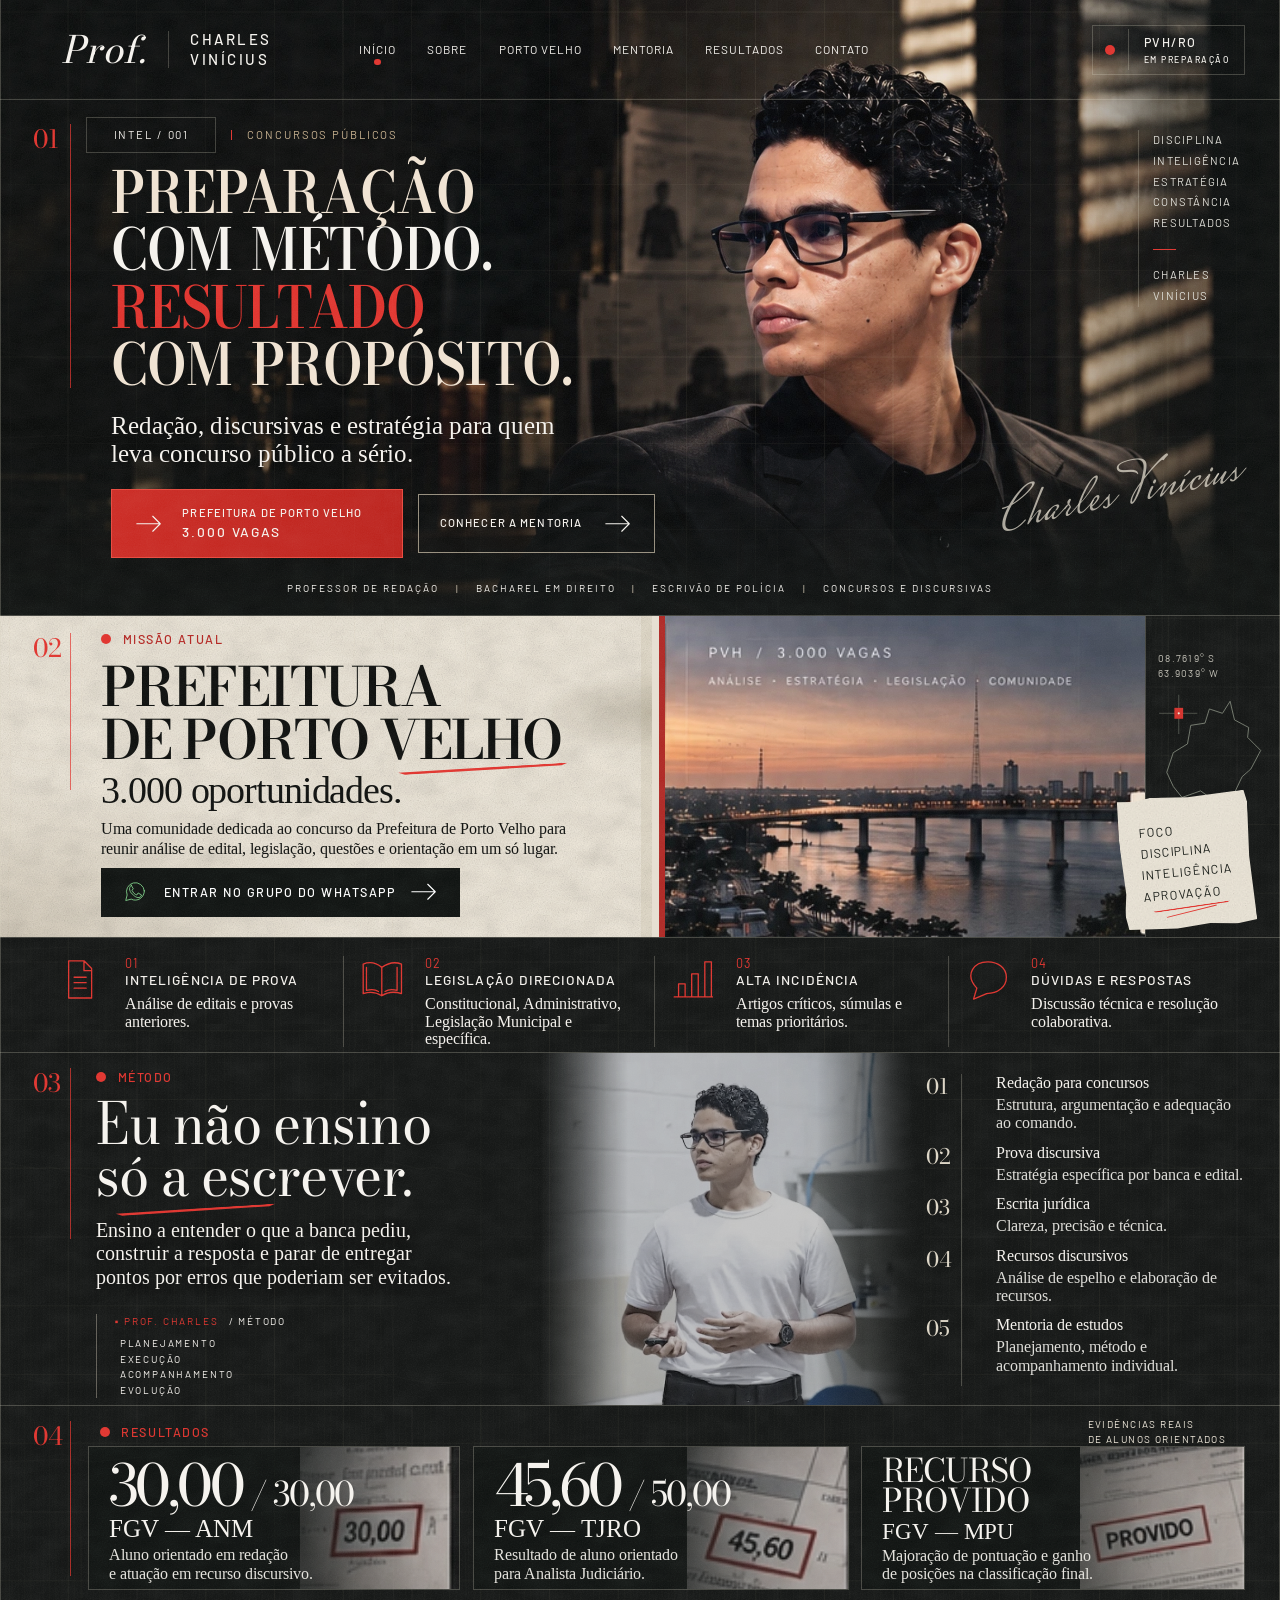
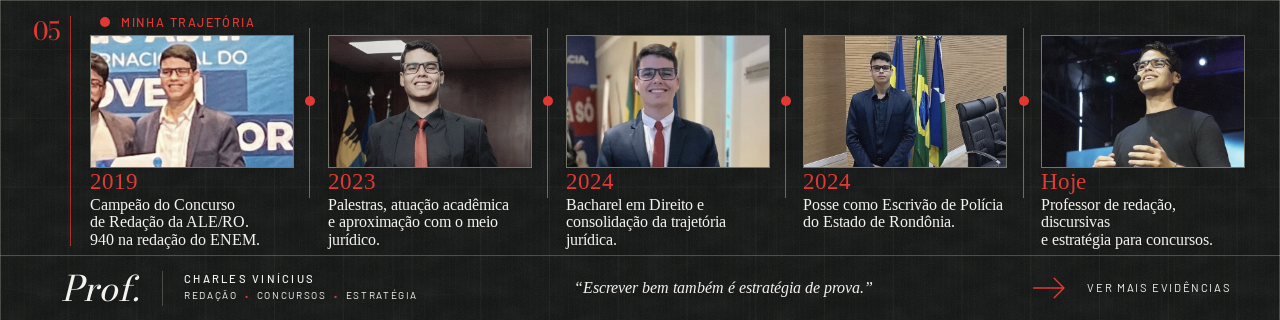
==== commit 3b5bf29b: "Volta a foto anterior na seção hero Co-Authored-By: Claude Opus 5.5 <noreply@anthropic.com>" ====
--- a/index.html
+++ b/index.html
@@ -14,7 +14,7 @@
     <meta property="og:locale" content="pt_BR">
     <meta property="og:title" content="Charles Vinícius | Redação, concursos e estratégia">
     <meta property="og:description" content="Preparação com método. Resultado com propósito. Redação, discursivas e mentoria para concursos.">
-    <meta property="og:image" content="images/charles-retrato.webp">
+    <meta property="og:image" content="images/charles-noir.webp">
     <link rel="manifest" href="manifest.webmanifest">
     <link rel="icon" href="favicon.ico?v=3" sizes="48x48">
     <link rel="icon" href="icon.svg?v=3" type="image/svg+xml">
@@ -22,7 +22,7 @@
     <link rel="apple-touch-icon" href="apple-touch-icon.png?v=3">
     <link rel="preload" href="assets/fonts/barlow-400.ttf" as="font" type="font/ttf" crossorigin>
     <link rel="preload" href="assets/fonts/bodoni-moda-600.ttf" as="font" type="font/ttf" crossorigin>
-    <link rel="preload" href="images/charles-retrato.webp" as="image" fetchpriority="high">
+    <link rel="preload" href="images/charles-noir.webp" as="image" fetchpriority="high">
     <link rel="stylesheet" href="assets/style.css?v=3">
     <script src="assets/main.js?v=1" defer></script>
   </head>
@@ -31,7 +31,7 @@
   <a class="skip-link" href="#conteudo">Pular para o conteúdo</a>
   <main id="conteudo" tabindex="-1">
   <section class="hero ruled" id="inicio" aria-labelledby="hero-title">
-    <img class="hero__portrait" src="images/charles-retrato.webp" alt="Charles Vinícius, de terno e gravata, em retrato de estúdio" width="1672" height="941" fetchpriority="high">
+    <img class="hero__portrait" src="images/charles-noir.webp" alt="Charles Vinícius, de óculos e terno preto, em seu escritório" width="1672" height="941" fetchpriority="high">
     <div class="hero__shade" aria-hidden="true"></div>
     <header class="header">
       <a class="brand" href="#inicio" aria-label="Charles Vinícius — início"><span class="brand__monogram">Prof.</span><span class="brand__name">Charles<br>Vinícius</span></a>
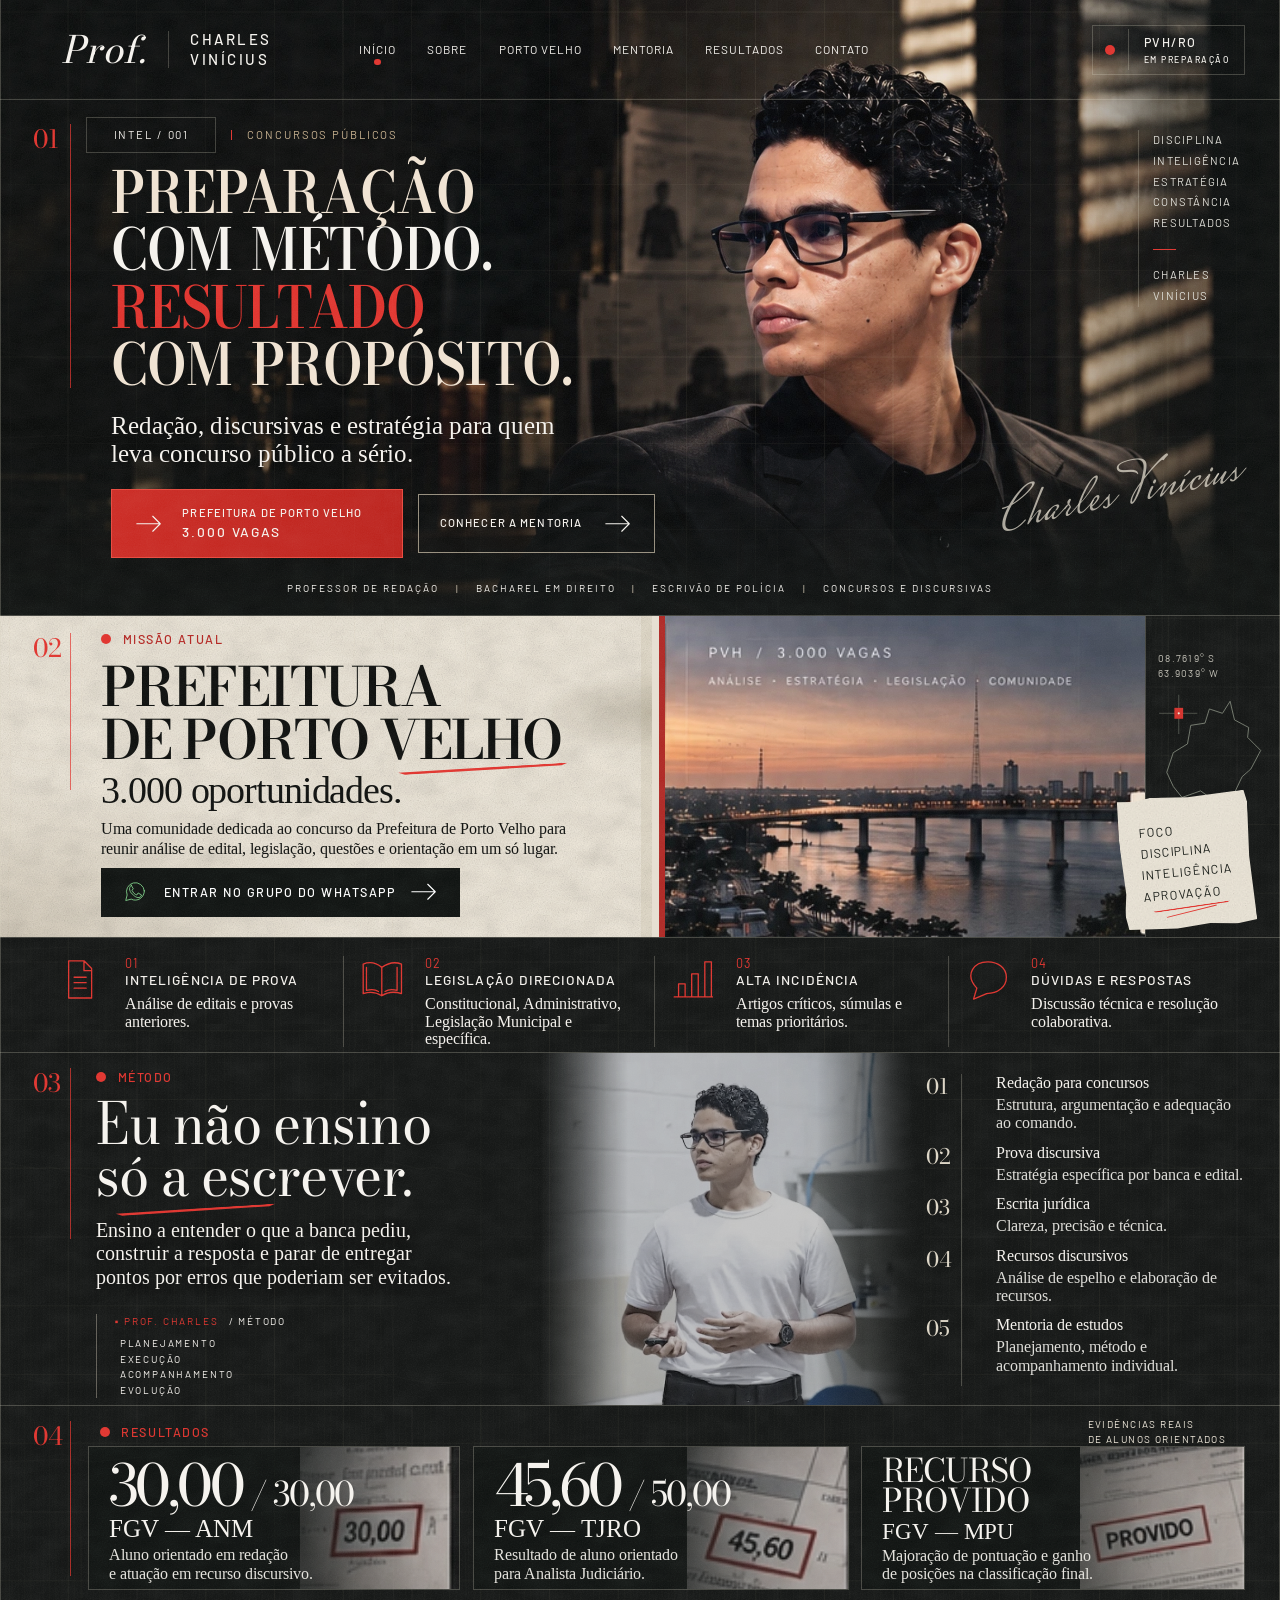
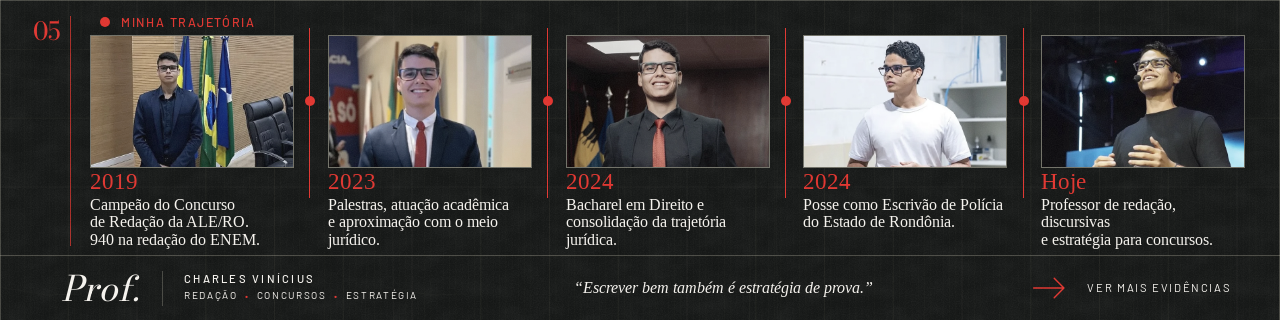
==== commit 74d04004: "Reorganiza fotos da linha do tempo - 2019: foto de terno no plenário - 2023 e 2024 (Bacharel): fotos" ====
--- a/index.html
+++ b/index.html
@@ -115,11 +115,11 @@
     <span class="section-number" aria-hidden="true">05</span>
     <h2 class="section-label" id="trajectory-title"><i class="status-dot"></i>Minha trajetória</h2>
     <ol class="timeline">
-      <li><div class="timeline__photo timeline__photo--award"><img src="images/timeline-2019.webp" alt="Charles recebendo a premiação de redação da ALE/RO" width="600" height="400" loading="lazy"></div><h3>2019</h3><p>Campeão do Concurso<br>de Redação da ALE/RO.<br>940 na redação do ENEM.</p></li>
-      <li><div class="timeline__photo timeline__photo--academic"><img src="images/timeline-2023.webp" alt="Charles de terno e gravata vermelha no plenário" width="600" height="400" loading="lazy"></div><h3>2023</h3><p>Palestras, atuação acadêmica<br>e aproximação com o meio<br>jurídico.</p></li>
-      <li><div class="timeline__photo timeline__photo--degree"><img src="images/timeline-2024.webp" alt="Charles em evento jurídico" width="600" height="400" loading="lazy"></div><h3>2024</h3><p>Bacharel em Direito e<br>consolidação da trajetória<br>jurídica.</p></li>
-      <li><div class="timeline__photo timeline__photo--noir"><img src="images/timeline-posse.webp" alt="Charles Vinícius de terno no plenário, ao lado das bandeiras" width="600" height="400" loading="lazy"></div><h3>2024</h3><p>Posse como Escrivão de Polícia<br>do Estado de Rondônia.</p></li>
-      <li><div class="timeline__photo timeline__photo--teacher"><img src="images/timeline-palestra.webp" alt="Charles Vinícius palestrando no palco" width="600" height="400" loading="lazy"></div><h3>Hoje</h3><p>Professor de redação, discursivas<br>e estratégia para concursos.</p></li>
+      <li><div class="timeline__photo timeline__photo--award"><img src="images/timeline-plenario.webp" alt="Charles Vinícius de terno no plenário, ao lado das bandeiras" width="600" height="400" loading="lazy"></div><h3>2019</h3><p>Campeão do Concurso <br>de Redação da ALE/RO. <br>940 na redação do ENEM.</p></li>
+      <li><div class="timeline__photo timeline__photo--academic"><img src="images/timeline-2024.webp" alt="Charles em evento jurídico" width="600" height="400" loading="lazy"></div><h3>2023</h3><p>Palestras, atuação acadêmica <br>e aproximação com o meio <br>jurídico.</p></li>
+      <li><div class="timeline__photo timeline__photo--degree"><img src="images/timeline-2023.webp" alt="Charles de terno e gravata vermelha no plenário" width="600" height="400" loading="lazy"></div><h3>2024</h3><p>Bacharel em Direito e <br>consolidação da trajetória <br>jurídica.</p></li>
+      <li><div class="timeline__photo timeline__photo--noir"><img src="images/timeline-escrivao.webp" alt="Charles Vinícius de camiseta branca, durante uma aula" width="600" height="400" loading="lazy"></div><h3>2024</h3><p>Posse como Escrivão de Polícia <br>do Estado de Rondônia.</p></li>
+      <li><div class="timeline__photo timeline__photo--teacher"><img src="images/timeline-palestra.webp" alt="Charles Vinícius palestrando no palco" width="600" height="400" loading="lazy"></div><h3>Hoje</h3><p>Professor de redação, discursivas <br>e estratégia para concursos.</p></li>
     </ol>
   </section>
   </main>
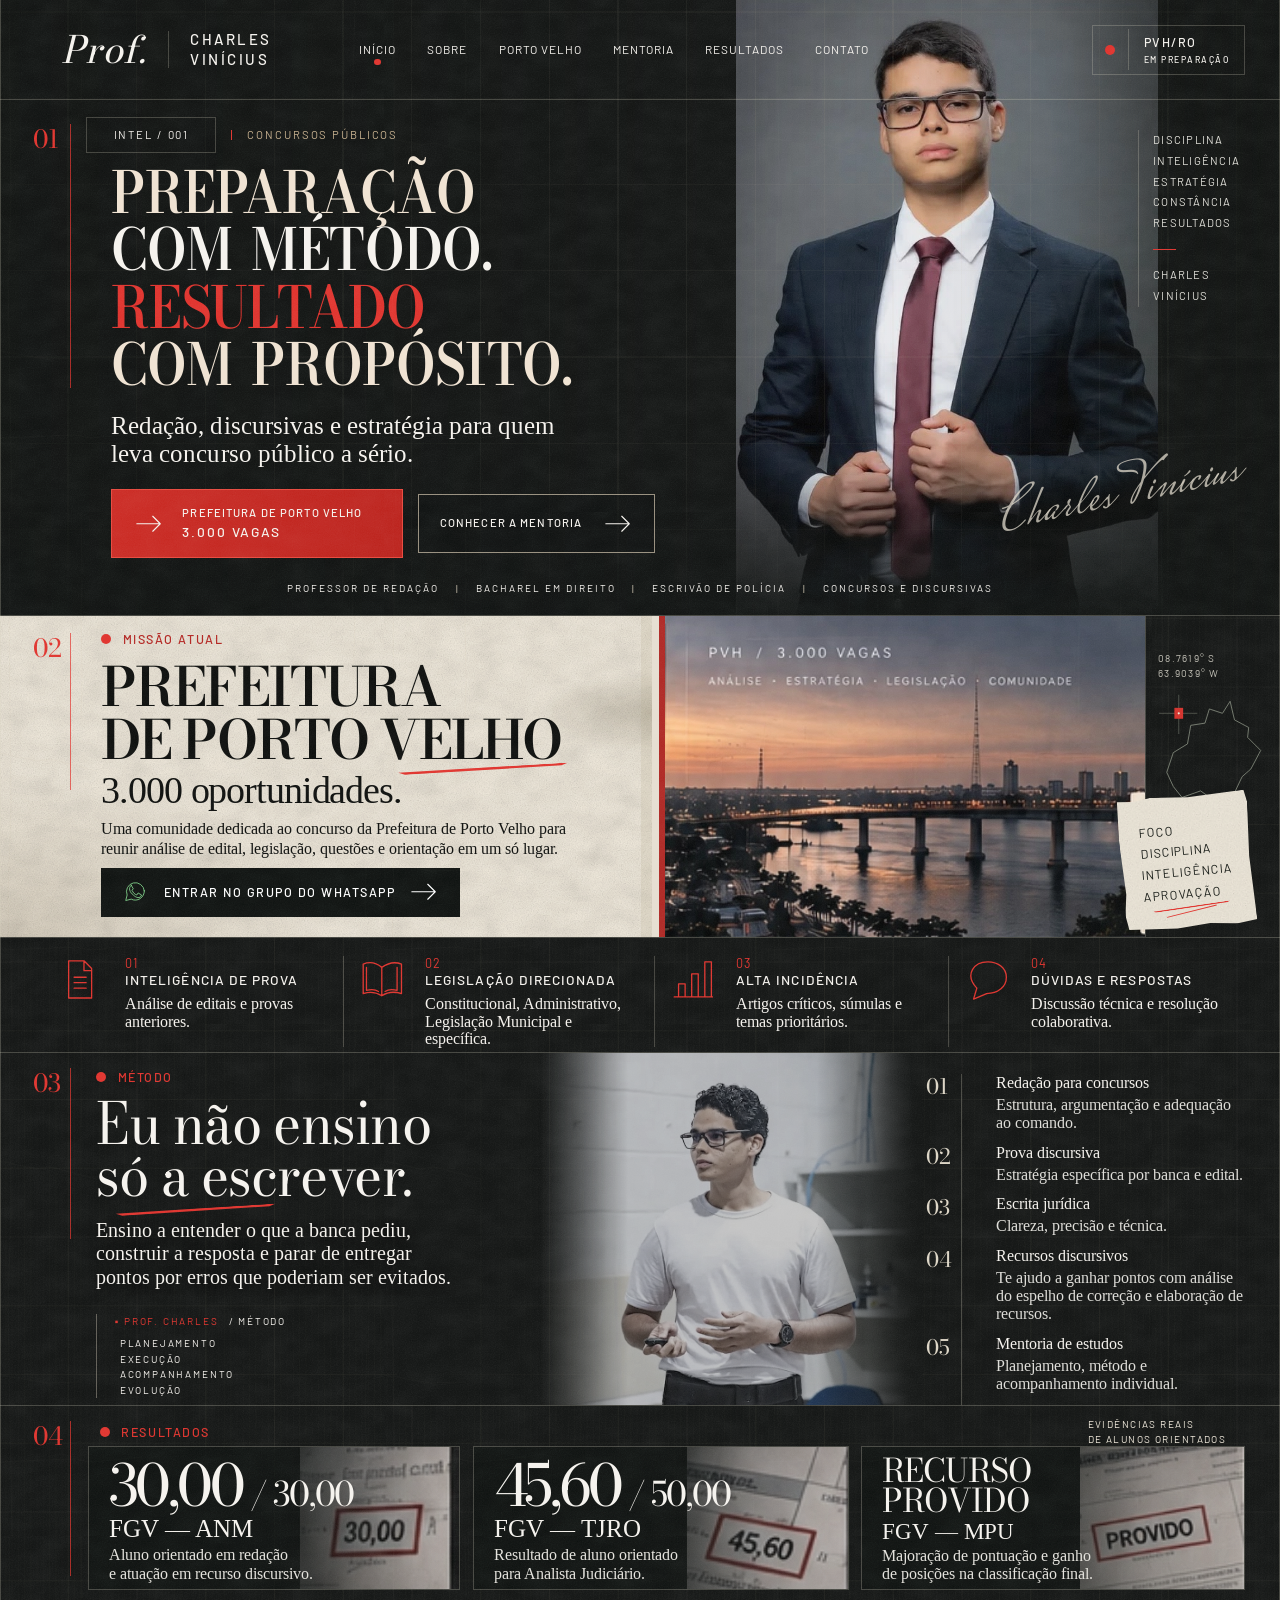
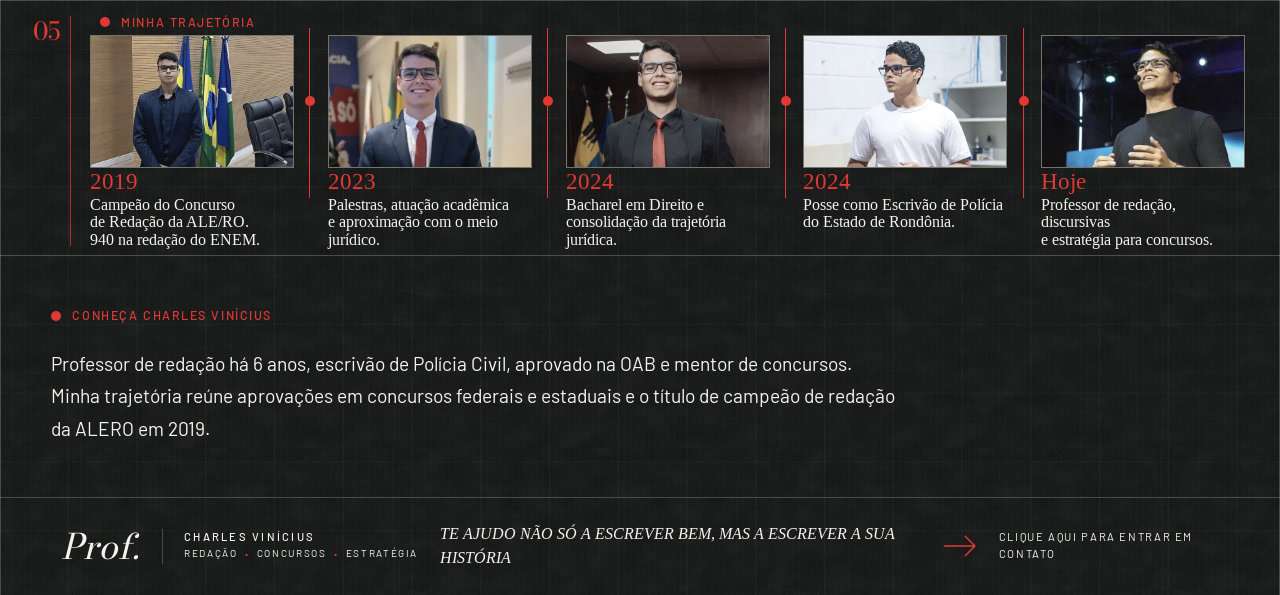
==== commit 0c1ddd55: "wip" ====
--- a/index.html
+++ b/index.html
@@ -14,7 +14,7 @@
     <meta property="og:locale" content="pt_BR">
     <meta property="og:title" content="Charles Vinícius | Redação, concursos e estratégia">
     <meta property="og:description" content="Preparação com método. Resultado com propósito. Redação, discursivas e mentoria para concursos.">
-    <meta property="og:image" content="images/charles-noir.webp">
+    <meta property="og:image" content="images/charles-terno.jpg">
     <link rel="manifest" href="manifest.webmanifest">
     <link rel="icon" href="favicon.ico?v=3" sizes="48x48">
     <link rel="icon" href="icon.svg?v=3" type="image/svg+xml">
@@ -22,8 +22,8 @@
     <link rel="apple-touch-icon" href="apple-touch-icon.png?v=3">
     <link rel="preload" href="assets/fonts/barlow-400.ttf" as="font" type="font/ttf" crossorigin>
     <link rel="preload" href="assets/fonts/bodoni-moda-600.ttf" as="font" type="font/ttf" crossorigin>
-    <link rel="preload" href="images/charles-noir.webp" as="image" fetchpriority="high">
-    <link rel="stylesheet" href="assets/style.css?v=3">
+    <link rel="preload" href="images/charles-terno.jpg" as="image" fetchpriority="high">
+    <link rel="stylesheet" href="assets/style.css?v=4">
     <script src="assets/main.js?v=1" defer></script>
   </head>
   <body>
@@ -31,7 +31,7 @@
   <a class="skip-link" href="#conteudo">Pular para o conteúdo</a>
   <main id="conteudo" tabindex="-1">
   <section class="hero ruled" id="inicio" aria-labelledby="hero-title">
-    <img class="hero__portrait" src="images/charles-noir.webp" alt="Charles Vinícius, de óculos e terno preto, em seu escritório" width="1672" height="941" fetchpriority="high">
+    <img class="hero__portrait" src="images/charles-terno.jpg" alt="Charles Vinícius de óculos, terno e gravata vinho" width="590" height="860" fetchpriority="high">
     <div class="hero__shade" aria-hidden="true"></div>
     <header class="header">
       <a class="brand" href="#inicio" aria-label="Charles Vinícius — início"><span class="brand__monogram">Prof.</span><span class="brand__name">Charles<br>Vinícius</span></a>
@@ -98,7 +98,7 @@
       <li><div><h3>Redação para concursos</h3><p>Estrutura, argumentação e adequação ao comando.</p></div></li>
       <li><div><h3>Prova discursiva</h3><p>Estratégia específica por banca e edital.</p></div></li>
       <li><div><h3>Escrita jurídica</h3><p>Clareza, precisão e técnica.</p></div></li>
-      <li><div><h3>Recursos discursivos</h3><p>Análise de espelho e elaboração de recursos.</p></div></li>
+      <li><div><h3>Recursos discursivos</h3><p>Te ajudo a ganhar pontos com análise do espelho de correção e elaboração de recursos.</p></div></li>
       <li><div><h3>Mentoria de estudos</h3><p>Planejamento, método e acompanhamento individual.</p></div></li>
     </ol>
   </section>
@@ -122,11 +122,15 @@
       <li><div class="timeline__photo timeline__photo--teacher"><img src="images/timeline-palestra.webp" alt="Charles Vinícius palestrando no palco" width="600" height="400" loading="lazy"></div><h3>Hoje</h3><p>Professor de redação, discursivas <br>e estratégia para concursos.</p></li>
     </ol>
   </section>
+  <section class="about ruled" id="sobre" aria-labelledby="about-title">
+    <h2 class="section-label" id="about-title"><i class="status-dot"></i>Conheça Charles Vinícius</h2>
+    <p class="about__summary">Professor de redação há 6 anos, escrivão de Polícia Civil, aprovado na OAB e mentor de concursos. Minha trajetória reúne aprovações em concursos federais e estaduais e o título de campeão de redação da ALERO em 2019.</p>
+  </section>
   </main>
   <footer class="footer">
     <a class="brand brand--footer" href="#inicio" aria-label="Charles Vinícius — voltar ao início"><span class="brand__monogram">Prof.</span><span class="brand__name">Charles Vinícius<small>Redação <b>•</b> Concursos <b>•</b> Estratégia</small></span></a>
-    <p class="footer__quote">“Escrever bem também é estratégia de prova.”</p>
-    <a class="evidence-link" href="https://wa.me/5569992684177?text=Ol%C3%A1%2C+Vini%21+Vim+pelo+seu+site+e+gostaria+de+conhecer+mais+resultados+e+depoimentos+dos+seus+alunos." target="_blank" rel="noopener noreferrer" data-contact="evidence"><svg viewBox="0 0 32 24" fill="none" stroke="currentColor" stroke-width="1.2" stroke-linecap="round" stroke-linejoin="round" aria-hidden="true"><path d="M3 12h25m-8-8 8 8-8 8"/></svg><span>Ver mais evidências</span></a>
+    <p class="footer__quote">TE AJUDO NÃO SÓ A ESCREVER BEM, MAS A ESCREVER A SUA HISTÓRIA</p>
+    <a class="evidence-link" href="https://wa.me/5569992684177?text=Ol%C3%A1%2C+Vini%21+Vim+pelo+seu+site+e+gostaria+de+conversar+sobre+a+prepara%C3%A7%C3%A3o+para+concursos." target="_blank" rel="noopener noreferrer" data-contact="contact"><svg viewBox="0 0 32 24" fill="none" stroke="currentColor" stroke-width="1.2" stroke-linecap="round" stroke-linejoin="round" aria-hidden="true"><path d="M3 12h25m-8-8 8 8-8 8"/></svg><span>CLIQUE AQUI PARA ENTRAR EM CONTATO</span></a>
   </footer>
   <dialog class="evidence-dialog" aria-labelledby="evidence-title">
     <div class="dialog__header"><div><p class="section-label"><i class="status-dot"></i>Minha trajetória</p><h2 id="evidence-title">A prática por trás do método.</h2></div><button class="dialog__close" type="button" aria-label="Fechar galeria"><svg viewBox="0 0 40 40" fill="none" stroke="currentColor" stroke-width="1.2" stroke-linecap="round" stroke-linejoin="round" aria-hidden="true"><path d="m8 8 20 20M28 8 8 28"/></svg></button></div>
--- a/assets/style.css
+++ b/assets/style.css
@@ -2012,3 +2012,26 @@
   }
 }
 
+
+/* Retrato original e apresentação do professor. */
+.hero { background-color:#101211; }
+.hero__portrait {
+  left:auto;
+  width:52%;
+  object-fit:contain;
+  object-position:center top;
+  filter:none;
+}
+.about { padding:clamp(28px,4vw,64px); }
+.about__summary {
+  max-width:850px;
+  margin:24px 0 0;
+  font:400 clamp(16px,1.5vw,22px)/1.7 var(--sans);
+}
+.footer { flex-wrap:wrap; padding-block:24px; }
+.footer__quote { max-width:480px; line-height:1.5; }
+.footer .evidence-link { white-space:normal; max-width:290px; line-height:1.5; }
+@media(max-width:900px) {
+  .hero__portrait { width:100%; object-position:center top; }
+  .footer__quote { max-width:100%; }
+}
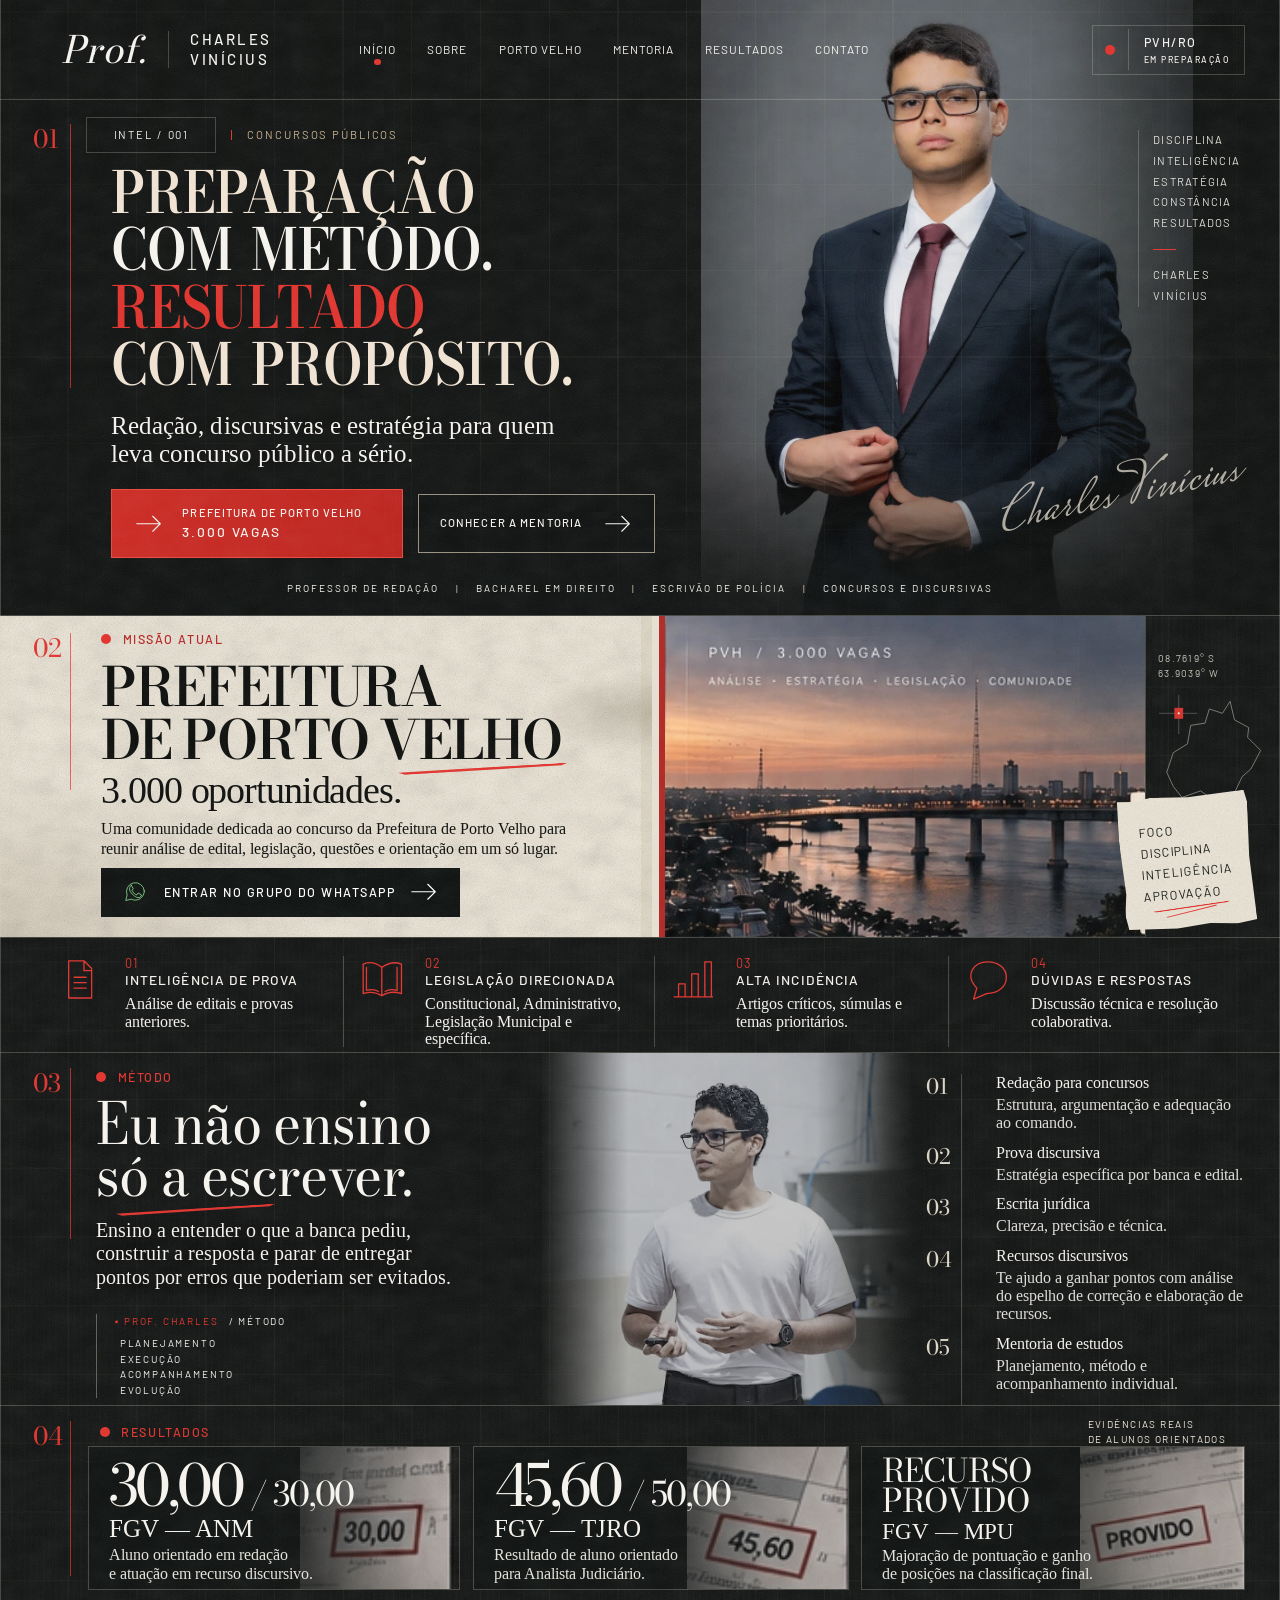
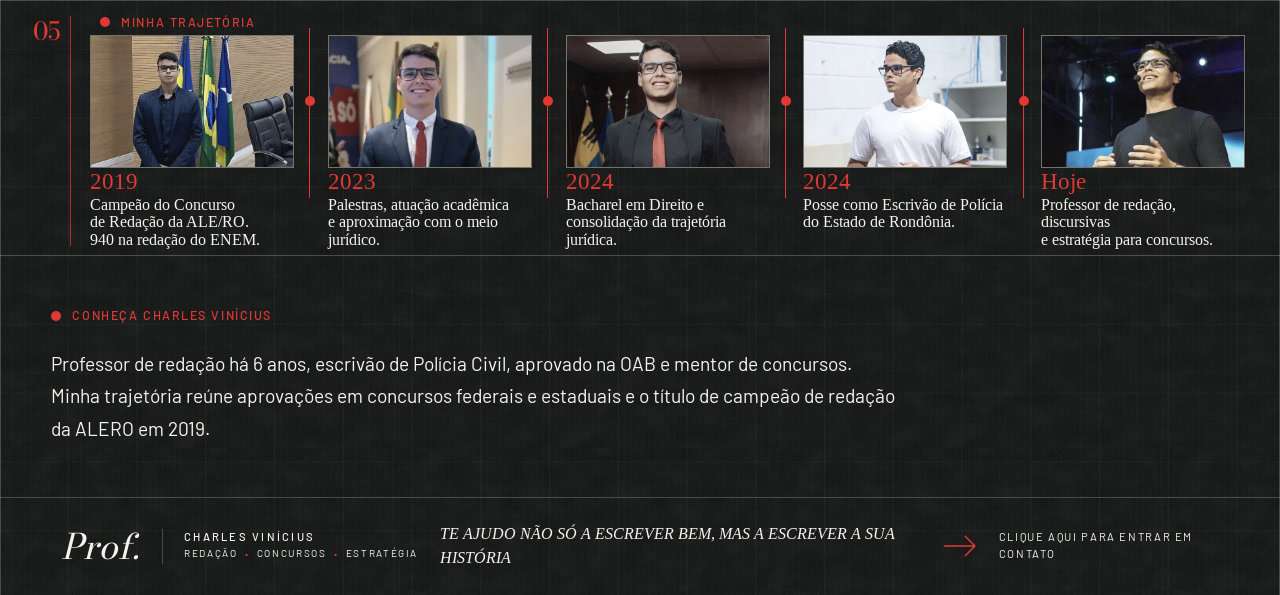
==== commit 0203b486: "wip" ====
--- a/index.html
+++ b/index.html
@@ -14,7 +14,7 @@
     <meta property="og:locale" content="pt_BR">
     <meta property="og:title" content="Charles Vinícius | Redação, concursos e estratégia">
     <meta property="og:description" content="Preparação com método. Resultado com propósito. Redação, discursivas e mentoria para concursos.">
-    <meta property="og:image" content="images/charles-terno.jpg">
+    <meta property="og:image" content="images/vinif.webp">
     <link rel="manifest" href="manifest.webmanifest">
     <link rel="icon" href="favicon.ico?v=3" sizes="48x48">
     <link rel="icon" href="icon.svg?v=3" type="image/svg+xml">
@@ -22,7 +22,7 @@
     <link rel="apple-touch-icon" href="apple-touch-icon.png?v=3">
     <link rel="preload" href="assets/fonts/barlow-400.ttf" as="font" type="font/ttf" crossorigin>
     <link rel="preload" href="assets/fonts/bodoni-moda-600.ttf" as="font" type="font/ttf" crossorigin>
-    <link rel="preload" href="images/charles-terno.jpg" as="image" fetchpriority="high">
+    <link rel="preload" href="images/vinif.webp" as="image" fetchpriority="high">
     <link rel="stylesheet" href="assets/style.css?v=4">
     <script src="assets/main.js?v=1" defer></script>
   </head>
@@ -31,7 +31,7 @@
   <a class="skip-link" href="#conteudo">Pular para o conteúdo</a>
   <main id="conteudo" tabindex="-1">
   <section class="hero ruled" id="inicio" aria-labelledby="hero-title">
-    <img class="hero__portrait" src="images/charles-terno.jpg" alt="Charles Vinícius de óculos, terno e gravata vinho" width="590" height="860" fetchpriority="high">
+    <img class="hero__portrait" src="images/vinif.webp" alt="Charles Vinícius de óculos, terno e gravata vinho" width="1080" height="1350" fetchpriority="high">
     <div class="hero__shade" aria-hidden="true"></div>
     <header class="header">
       <a class="brand" href="#inicio" aria-label="Charles Vinícius — início"><span class="brand__monogram">Prof.</span><span class="brand__name">Charles<br>Vinícius</span></a>
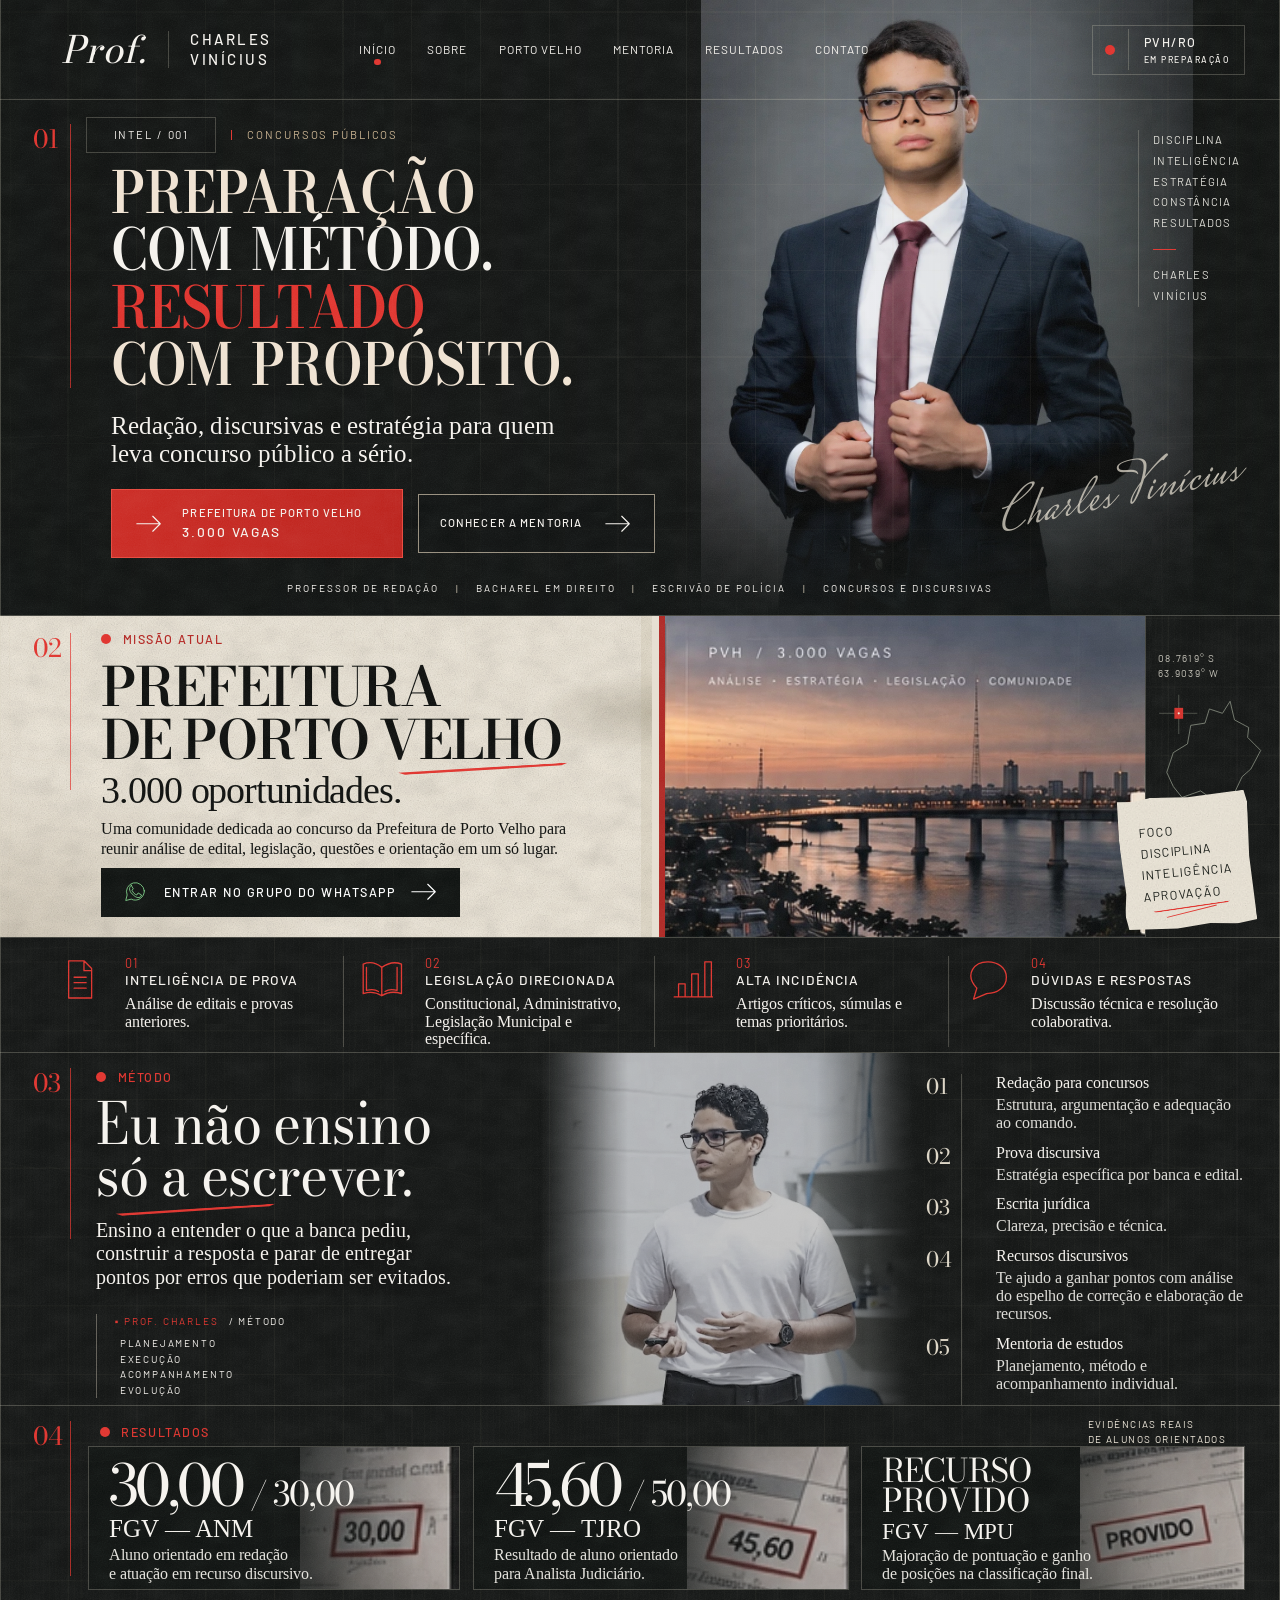
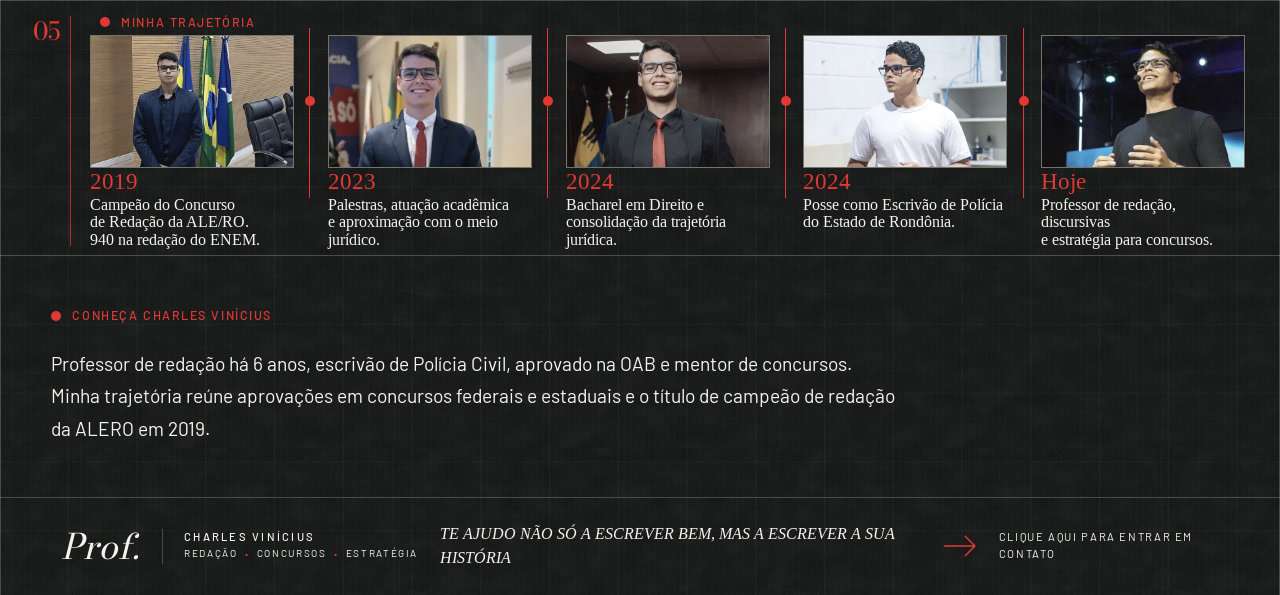
==== commit af6d1eea: "wip" ====
--- a/index.html
+++ b/index.html
@@ -14,7 +14,7 @@
     <meta property="og:locale" content="pt_BR">
     <meta property="og:title" content="Charles Vinícius | Redação, concursos e estratégia">
     <meta property="og:description" content="Preparação com método. Resultado com propósito. Redação, discursivas e mentoria para concursos.">
-    <meta property="og:image" content="images/vinif.webp">
+    <meta property="og:image" content="images/vinif.webp?v=687bb77f98">
     <link rel="manifest" href="manifest.webmanifest">
     <link rel="icon" href="favicon.ico?v=3" sizes="48x48">
     <link rel="icon" href="icon.svg?v=3" type="image/svg+xml">
@@ -22,7 +22,7 @@
     <link rel="apple-touch-icon" href="apple-touch-icon.png?v=3">
     <link rel="preload" href="assets/fonts/barlow-400.ttf" as="font" type="font/ttf" crossorigin>
     <link rel="preload" href="assets/fonts/bodoni-moda-600.ttf" as="font" type="font/ttf" crossorigin>
-    <link rel="preload" href="images/vinif.webp" as="image" fetchpriority="high">
+    <link rel="preload" href="images/vinif.webp?v=687bb77f98" as="image" fetchpriority="high">
     <link rel="stylesheet" href="assets/style.css?v=4">
     <script src="assets/main.js?v=1" defer></script>
   </head>
@@ -31,7 +31,7 @@
   <a class="skip-link" href="#conteudo">Pular para o conteúdo</a>
   <main id="conteudo" tabindex="-1">
   <section class="hero ruled" id="inicio" aria-labelledby="hero-title">
-    <img class="hero__portrait" src="images/vinif.webp" alt="Charles Vinícius de óculos, terno e gravata vinho" width="1080" height="1350" fetchpriority="high">
+    <img class="hero__portrait" src="images/vinif.webp?v=687bb77f98" alt="Charles Vinícius de óculos, terno e gravata vinho" width="1080" height="1350" fetchpriority="high">
     <div class="hero__shade" aria-hidden="true"></div>
     <header class="header">
       <a class="brand" href="#inicio" aria-label="Charles Vinícius — início"><span class="brand__monogram">Prof.</span><span class="brand__name">Charles<br>Vinícius</span></a>
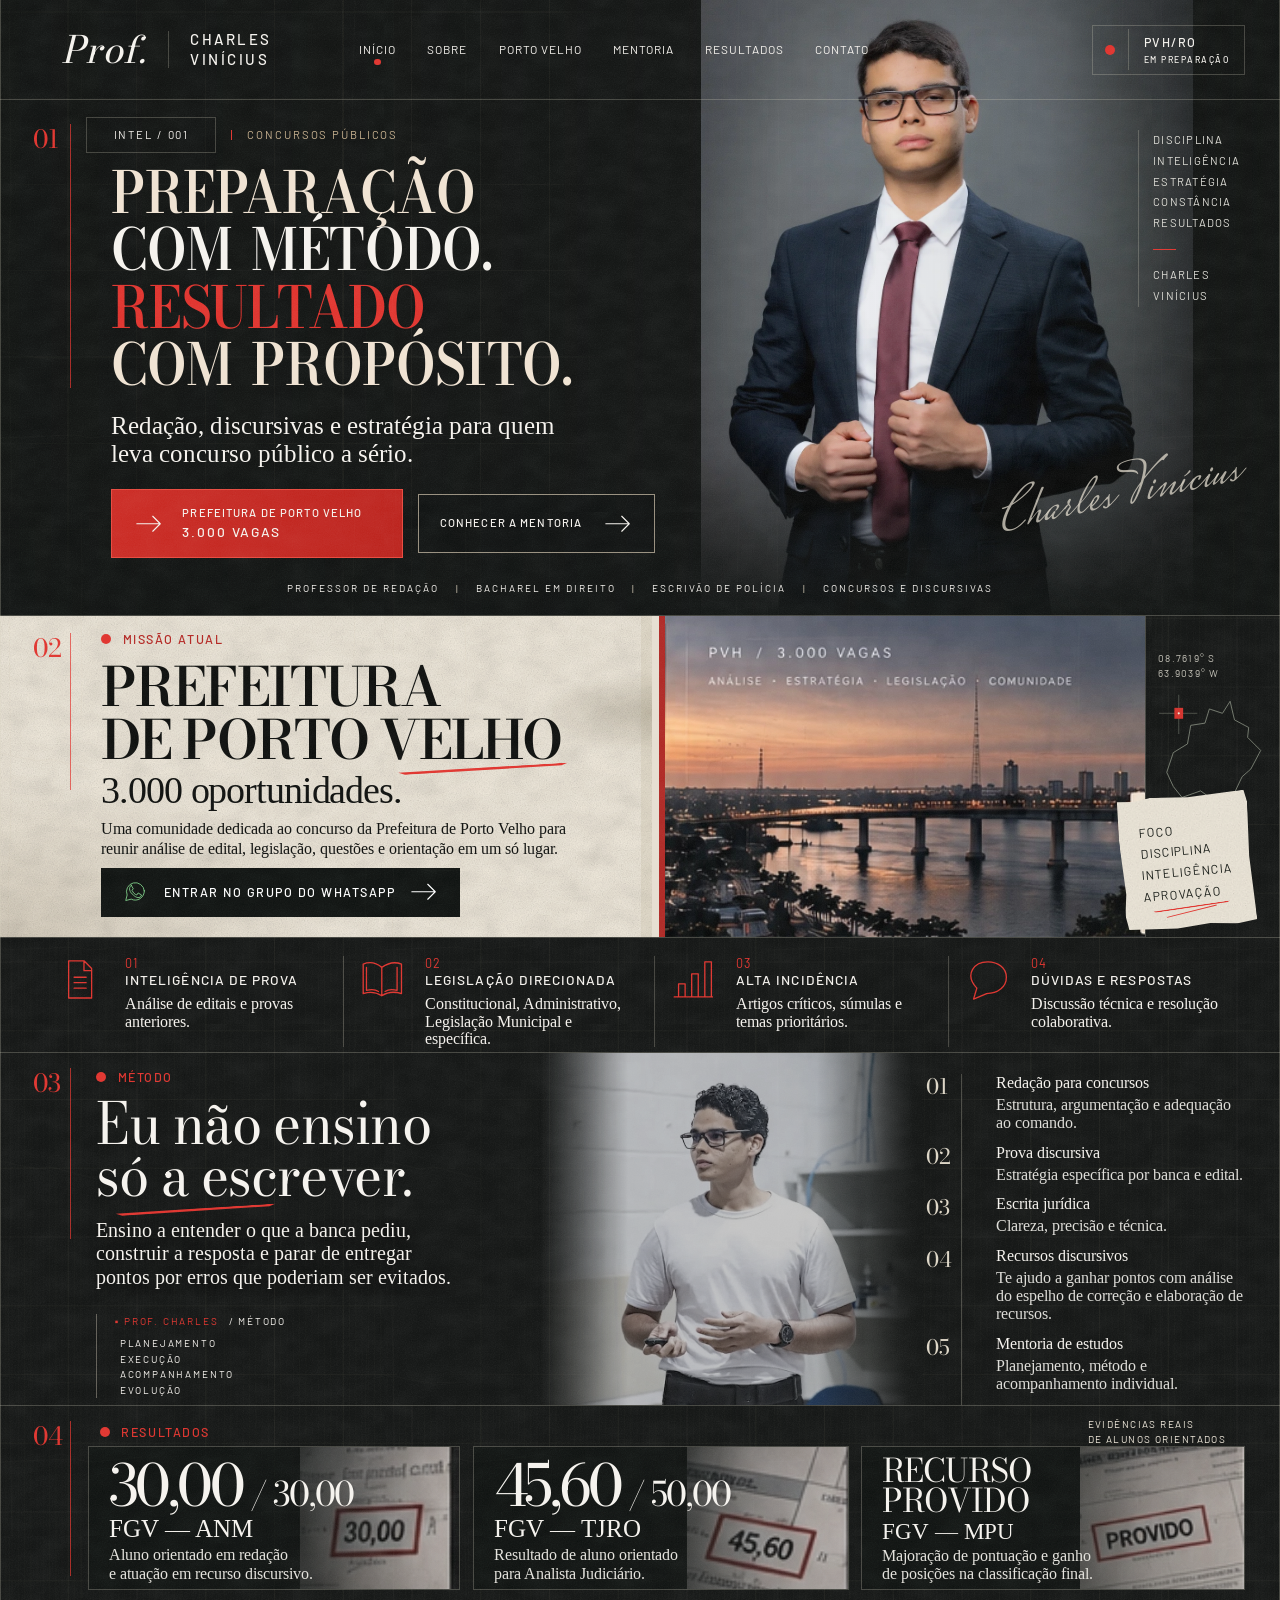
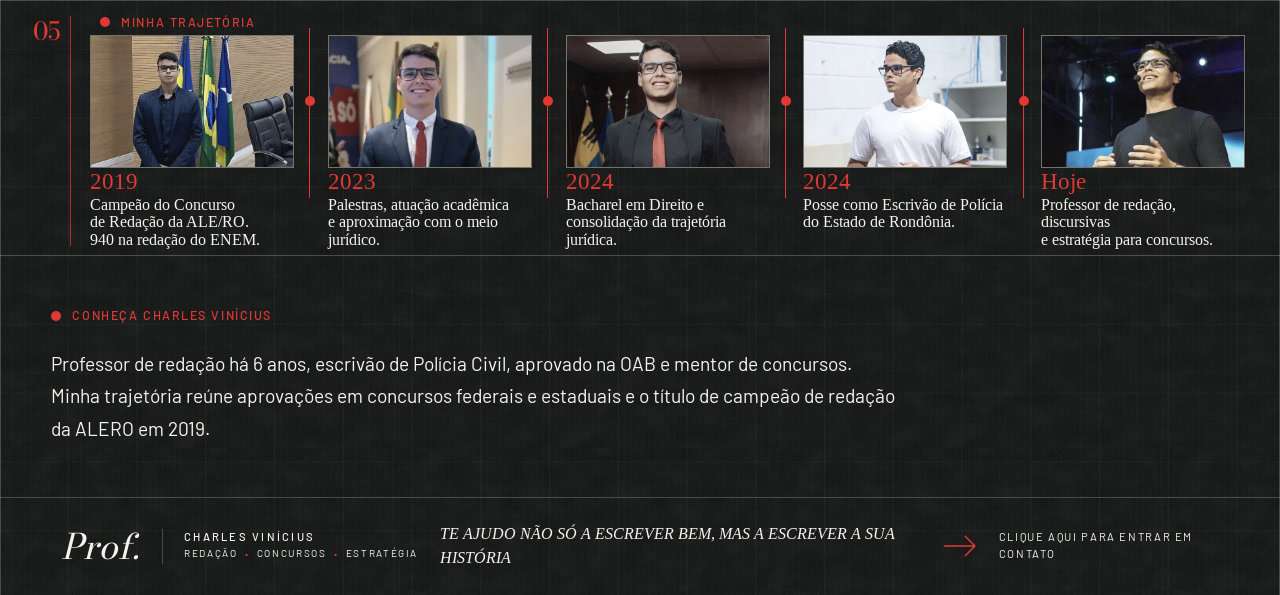
==== commit fa7dc717: "wip" ====
--- a/index.html
+++ b/index.html
@@ -23,7 +23,7 @@
     <link rel="preload" href="assets/fonts/barlow-400.ttf" as="font" type="font/ttf" crossorigin>
     <link rel="preload" href="assets/fonts/bodoni-moda-600.ttf" as="font" type="font/ttf" crossorigin>
     <link rel="preload" href="images/vinif.webp?v=687bb77f98" as="image" fetchpriority="high">
-    <link rel="stylesheet" href="assets/style.css?v=4">
+    <link rel="stylesheet" href="assets/style.css?v=5">
     <script src="assets/main.js?v=1" defer></script>
   </head>
   <body>
--- a/assets/style.css
+++ b/assets/style.css
@@ -2035,3 +2035,12 @@
   .hero__portrait { width:100%; object-position:center top; }
   .footer__quote { max-width:100%; }
 }
+
+/* A grade fica no texto e não atravessa o retrato. */
+.hero::before {
+  -webkit-mask-image:linear-gradient(90deg,#000 0%,#000 42%,transparent 48%);
+  mask-image:linear-gradient(90deg,#000 0%,#000 42%,transparent 48%);
+}
+@media(max-width:900px) {
+  .hero::before { display:none; }
+}
